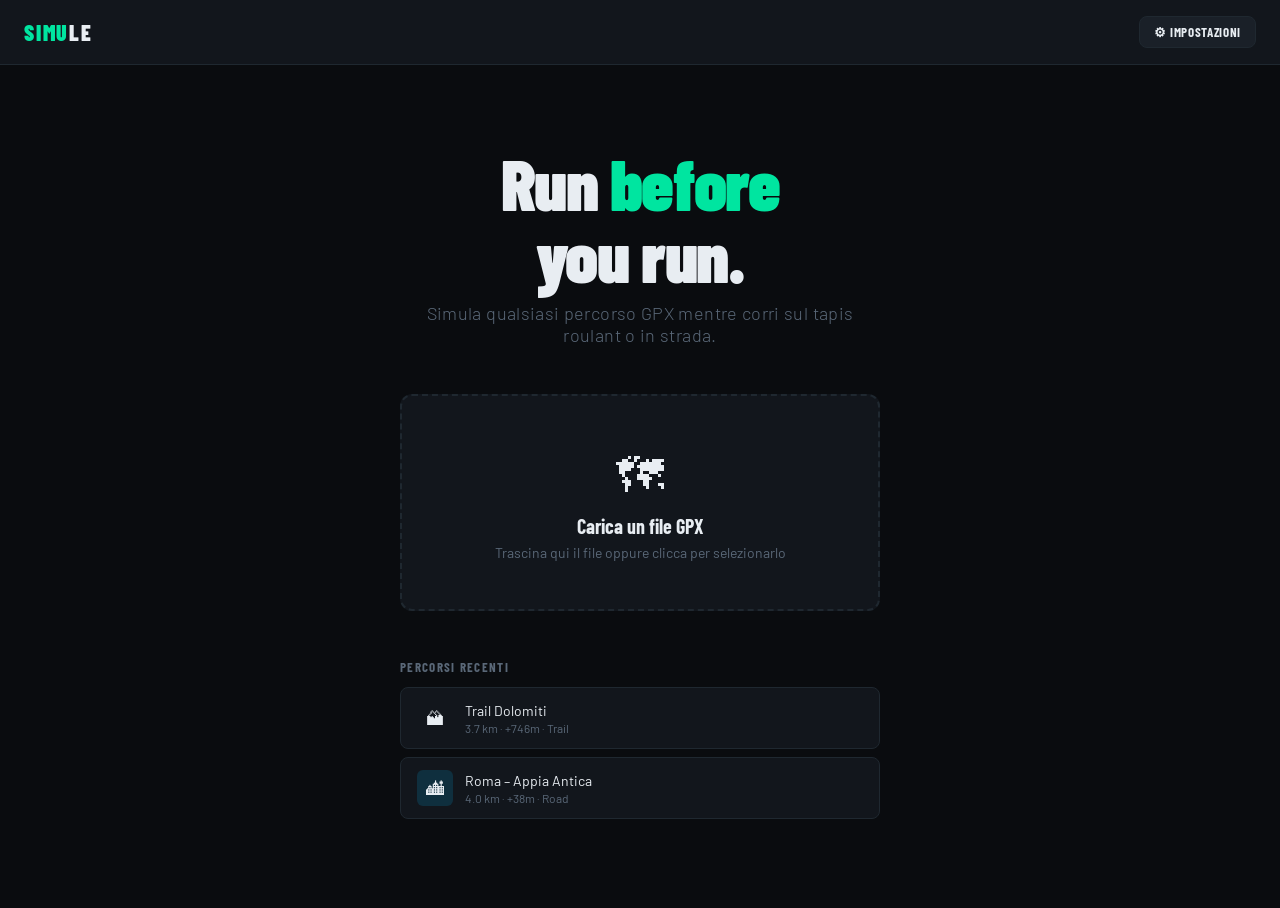
==== index.html @ eb082a4a "Implementa MVP completo di Simule — running simulator su percorsi GPX - index.html: home con upload " ====
<!DOCTYPE html>
<html lang="it">
<head>
  <meta charset="UTF-8">
  <meta name="viewport" content="width=device-width, initial-scale=1.0">
  <title>Simule — Run before you run.</title>
  <link rel="stylesheet" href="css/main.css">
</head>
<body>

<header class="page-header">
  <div class="logo">SIMU<span>LE</span></div>
  <nav style="display:flex;gap:12px;align-items:center">
    <a href="settings.html" class="btn btn-secondary" style="padding:7px 14px;font-size:13px">
      ⚙ Impostazioni
    </a>
  </nav>
</header>

<main class="index-main">

  <div class="index-hero">
    <h1>Run <em>before</em><br>you run.</h1>
    <p class="tagline">Simula qualsiasi percorso GPX mentre corri sul tapis roulant o in strada.</p>
  </div>

  <label class="drop-zone" id="drop-zone" for="file-input">
    <span class="drop-zone-icon">🗺</span>
    <h2>Carica un file GPX</h2>
    <p>Trascina qui il file oppure clicca per selezionarlo</p>
    <input type="file" id="file-input" accept=".gpx" aria-label="Carica file GPX">
  </label>

  <section class="recent-routes" id="recent-section" style="display:none">
    <h3>Percorsi recenti</h3>
    <div id="recent-list"></div>
  </section>

</main>

<div class="loading-overlay hidden" id="loading">
  <div class="spinner"></div>
  <p id="loading-msg">Analisi percorso in corso…</p>
</div>

<div class="toast" id="toast"></div>

<script type="module">
import { parseGPX, parseGPXString, computeRouteMeta } from './js/gpx-parser.js';
import { classifyRoute } from './js/route-classifier.js';
import store from './js/store.js';
import debug from './js/debug.js';

const dropZone = document.getElementById('drop-zone');
const fileInput = document.getElementById('file-input');
const loading = document.getElementById('loading');
const loadingMsg = document.getElementById('loading-msg');
const recentSection = document.getElementById('recent-section');
const recentList = document.getElementById('recent-list');

// ---- Percorsi recenti ----
function renderRecent() {
  const routes = store.recentRoutes;
  if (routes.length === 0) {
    recentSection.style.display = 'none';
    return;
  }
  recentSection.style.display = 'block';
  recentList.innerHTML = '';
  routes.forEach(r => {
    const item = document.createElement('div');
    item.className = 'route-item';
    const icon = r.mode === 'road' ? '🏙' : '🏔';
    item.innerHTML = `
      <div class="route-item-icon ${r.mode}">${icon}</div>
      <div class="route-item-info">
        <div class="route-item-name">${escHtml(r.name)}</div>
        <div class="route-item-meta">${r.distance_km.toFixed(1)} km · +${r.elevation_gain}m · ${r.mode === 'road' ? 'Road' : 'Trail'}</div>
      </div>
      <button class="route-item-remove" data-id="${r.id}" title="Rimuovi" aria-label="Rimuovi percorso">✕</button>
    `;
    item.addEventListener('click', (e) => {
      if (e.target.classList.contains('route-item-remove')) return;
      loadRoute(r);
    });
    item.querySelector('.route-item-remove').addEventListener('click', (e) => {
      e.stopPropagation();
      store.removeRecentRoute(r.id);
      renderRecent();
    });
    recentList.appendChild(item);
  });
}

function loadRoute(r) {
  store.set('route', null);
  store.set('routeMeta', {});
  sessionStorage.setItem('simule_active_route_id', r.id);
  window.location.href = 'preview.html';
}

// ---- Upload GPX ----
async function handleFile(file) {
  if (!file || !file.name.toLowerCase().endsWith('.gpx')) {
    showToast('Seleziona un file GPX valido', 'error');
    return;
  }

  loading.classList.remove('hidden');
  loadingMsg.textContent = 'Analisi percorso in corso…';

  try {
    const points = await parseGPX(file);
    loadingMsg.textContent = 'Classificazione road/trail…';
    const classification = await classifyRoute(points);
    const meta = computeRouteMeta(points, file.name);
    meta.mode = classification.mode;
    meta.segments = classification.segments;

    const id = crypto.randomUUID();
    const routeObj = {
      id,
      name: meta.name,
      mode: meta.mode,
      distance_km: meta.distance_km,
      elevation_gain: meta.elevation_gain,
      gpx_data: await file.text(),
      added_at: Date.now(),
      segments: classification.segments,
      max_elevation: meta.max_elevation,
      max_grade: meta.max_grade,
      avg_grade: meta.avg_grade,
      elevation_loss: meta.elevation_loss
    };

    store.set('route', points);
    store.set('routeMeta', meta);
    store.addRecentRoute(routeObj);
    sessionStorage.setItem('simule_active_route_id', id);

    window.location.href = 'preview.html';
  } catch (err) {
    loading.classList.add('hidden');
    showToast(err.message || 'Errore durante il caricamento del file', 'error');
    debug.error(err);
  }
}

// ---- Drag & Drop ----
dropZone.addEventListener('dragover', (e) => {
  e.preventDefault();
  dropZone.classList.add('drag-over');
});
dropZone.addEventListener('dragleave', () => dropZone.classList.remove('drag-over'));
dropZone.addEventListener('drop', (e) => {
  e.preventDefault();
  dropZone.classList.remove('drag-over');
  const file = e.dataTransfer.files[0];
  handleFile(file);
});

fileInput.addEventListener('change', (e) => {
  const file = e.target.files[0];
  if (file) handleFile(file);
  fileInput.value = '';
});

// ---- Toast ----
let toastTimer = null;
function showToast(msg, type = '') {
  const toast = document.getElementById('toast');
  toast.textContent = msg;
  toast.className = 'toast show' + (type ? ' ' + type : '');
  clearTimeout(toastTimer);
  toastTimer = setTimeout(() => { toast.classList.remove('show'); }, 3500);
}

function escHtml(s) {
  return s.replace(/&/g,'&amp;').replace(/</g,'&lt;').replace(/>/g,'&gt;').replace(/"/g,'&quot;');
}

// ---- Percorsi di esempio ----
async function loadSampleRoutes() {
  const sampleFiles = [
    { path: 'data/sample-routes/road-roma.gpx', name: 'Roma – Appia Antica', mode: 'road' },
    { path: 'data/sample-routes/trail-dolomiti.gpx', name: 'Trail Dolomiti', mode: 'offroad' }
  ];

  for (const s of sampleFiles) {
    const exists = store.recentRoutes.find(r => r.name === s.name);
    if (exists) continue;
    try {
      const resp = await fetch(s.path);
      if (!resp.ok) continue;
      const text = await resp.text();
      const points = await parseGPXString(text);
      const meta = computeRouteMeta(points, s.name + '.gpx');
      store.addRecentRoute({
        id: crypto.randomUUID(),
        name: s.name,
        mode: s.mode,
        distance_km: meta.distance_km,
        elevation_gain: meta.elevation_gain,
        gpx_data: text,
        added_at: Date.now() - 86400000,
        max_elevation: meta.max_elevation,
        max_grade: meta.max_grade,
        avg_grade: meta.avg_grade,
        elevation_loss: meta.elevation_loss,
        segments: []
      });
    } catch { /* sample non disponibile */ }
  }
  renderRecent();
}

// ---- Init ----
renderRecent();
loadSampleRoutes();
</script>
</body>
</html>
---- css/main.css ----
@import url('https://fonts.googleapis.com/css2?family=Barlow+Condensed:wght@300;700;900&family=Barlow:wght@300;400&display=swap');

:root {
  --bg: #0a0c0f;
  --surface: #12161c;
  --surface2: #1a2028;
  --border: #1f2830;
  --accent: #00e5a0;
  --accent2: #00b8ff;
  --warn: #ffb020;
  --danger: #ff4444;
  --down: #00b8ff;
  --text: #e8edf2;
  --muted: #5a6878;
  --radius: 8px;
  --radius-lg: 12px;
}

*, *::before, *::after {
  box-sizing: border-box;
  margin: 0;
  padding: 0;
}

html, body {
  height: 100%;
  background: var(--bg);
  color: var(--text);
  font-family: 'Barlow', sans-serif;
  font-weight: 400;
  -webkit-font-smoothing: antialiased;
}

a { color: var(--accent); text-decoration: none; }
a:hover { text-decoration: underline; }

button {
  cursor: pointer;
  border: none;
  background: none;
  color: inherit;
  font-family: inherit;
}

input, select {
  font-family: inherit;
  color: var(--text);
  background: var(--surface2);
  border: 1px solid var(--border);
  border-radius: var(--radius);
  padding: 8px 12px;
}

input:focus, select:focus {
  outline: 2px solid var(--accent);
  outline-offset: 2px;
}

/* ---- Utility ---- */
.sr-only {
  position: absolute;
  width: 1px; height: 1px;
  padding: 0; margin: -1px;
  overflow: hidden;
  clip: rect(0,0,0,0);
  white-space: nowrap;
  border: 0;
}

.badge {
  display: inline-flex;
  align-items: center;
  gap: 4px;
  padding: 3px 10px;
  border-radius: 100px;
  font-family: 'Barlow Condensed', sans-serif;
  font-weight: 700;
  font-size: 12px;
  letter-spacing: 0.05em;
  text-transform: uppercase;
}

.badge-road { background: rgba(0,184,255,0.15); color: var(--accent2); border: 1px solid rgba(0,184,255,0.3); }
.badge-trail { background: rgba(0,229,160,0.15); color: var(--accent); border: 1px solid rgba(0,229,160,0.3); }

/* ---- Layout ---- */
.page-header {
  display: flex;
  align-items: center;
  justify-content: space-between;
  padding: 16px 24px;
  border-bottom: 1px solid var(--border);
  background: var(--surface);
}

.logo {
  font-family: 'Barlow Condensed', sans-serif;
  font-weight: 900;
  font-size: 22px;
  letter-spacing: 0.08em;
  color: var(--accent);
  text-transform: uppercase;
}

.logo span { color: var(--text); }

/* ---- Buttons ---- */
.btn {
  display: inline-flex;
  align-items: center;
  justify-content: center;
  gap: 8px;
  padding: 10px 20px;
  border-radius: var(--radius);
  font-family: 'Barlow Condensed', sans-serif;
  font-weight: 700;
  font-size: 15px;
  letter-spacing: 0.05em;
  text-transform: uppercase;
  transition: opacity 0.15s, transform 0.1s;
  user-select: none;
}

.btn:active { transform: scale(0.97); }
.btn:disabled { opacity: 0.4; cursor: not-allowed; }

.btn-primary {
  background: var(--accent);
  color: var(--bg);
}
.btn-primary:hover { opacity: 0.9; }

.btn-secondary {
  background: var(--surface2);
  color: var(--text);
  border: 1px solid var(--border);
}
.btn-secondary:hover { border-color: var(--accent); color: var(--accent); }

.btn-danger {
  background: rgba(255,68,68,0.15);
  color: var(--danger);
  border: 1px solid rgba(255,68,68,0.3);
}
.btn-danger:hover { background: rgba(255,68,68,0.25); }

.btn-lg {
  padding: 14px 32px;
  font-size: 18px;
}

/* ---- Cards ---- */
.card {
  background: var(--surface);
  border: 1px solid var(--border);
  border-radius: var(--radius-lg);
  padding: 20px;
}

/* ---- Form ---- */
.form-group {
  display: flex;
  flex-direction: column;
  gap: 6px;
  margin-bottom: 16px;
}

.form-group label {
  font-size: 13px;
  font-weight: 400;
  color: var(--muted);
  text-transform: uppercase;
  letter-spacing: 0.05em;
}

.form-group input,
.form-group select {
  width: 100%;
  padding: 10px 14px;
  font-size: 15px;
}

.form-hint {
  font-size: 12px;
  color: var(--muted);
}

/* ---- INDEX PAGE ---- */
.index-main {
  min-height: calc(100vh - 57px);
  display: flex;
  flex-direction: column;
  align-items: center;
  justify-content: center;
  padding: 40px 24px;
  gap: 48px;
}

.index-hero {
  text-align: center;
  max-width: 480px;
}

.index-hero h1 {
  font-family: 'Barlow Condensed', sans-serif;
  font-weight: 900;
  font-size: clamp(40px, 8vw, 72px);
  letter-spacing: -0.02em;
  line-height: 1;
  color: var(--text);
}

.index-hero h1 em {
  font-style: normal;
  color: var(--accent);
}

.index-hero .tagline {
  margin-top: 12px;
  font-size: 18px;
  color: var(--muted);
  font-weight: 300;
  letter-spacing: 0.02em;
}

.drop-zone {
  width: 100%;
  max-width: 480px;
  border: 2px dashed var(--border);
  border-radius: var(--radius-lg);
  padding: 48px 24px;
  text-align: center;
  cursor: pointer;
  transition: border-color 0.2s, background 0.2s;
  background: var(--surface);
  position: relative;
}

.drop-zone:hover,
.drop-zone.drag-over {
  border-color: var(--accent);
  background: rgba(0,229,160,0.04);
}

.drop-zone-icon {
  font-size: 48px;
  margin-bottom: 12px;
  display: block;
}

.drop-zone h2 {
  font-family: 'Barlow Condensed', sans-serif;
  font-weight: 700;
  font-size: 20px;
  color: var(--text);
  margin-bottom: 6px;
}

.drop-zone p {
  font-size: 14px;
  color: var(--muted);
}

.drop-zone input[type="file"] {
  position: absolute;
  inset: 0;
  opacity: 0;
  cursor: pointer;
  width: 100%;
  height: 100%;
}

.recent-routes {
  width: 100%;
  max-width: 480px;
}

.recent-routes h3 {
  font-family: 'Barlow Condensed', sans-serif;
  font-weight: 700;
  font-size: 13px;
  letter-spacing: 0.1em;
  text-transform: uppercase;
  color: var(--muted);
  margin-bottom: 12px;
}

.route-item {
  display: flex;
  align-items: center;
  gap: 12px;
  padding: 12px 16px;
  background: var(--surface);
  border: 1px solid var(--border);
  border-radius: var(--radius);
  margin-bottom: 8px;
  cursor: pointer;
  transition: border-color 0.15s;
}

.route-item:hover { border-color: var(--accent2); }

.route-item-icon {
  width: 36px;
  height: 36px;
  border-radius: 6px;
  display: flex;
  align-items: center;
  justify-content: center;
  font-size: 18px;
  flex-shrink: 0;
}

.route-item-icon.road { background: rgba(0,184,255,0.15); }
.route-item-icon.trail { background: rgba(0,229,160,0.15); }

.route-item-info { flex: 1; min-width: 0; }

.route-item-name {
  font-weight: 400;
  font-size: 14px;
  white-space: nowrap;
  overflow: hidden;
  text-overflow: ellipsis;
}

.route-item-meta {
  font-size: 12px;
  color: var(--muted);
  margin-top: 2px;
}

.route-item-remove {
  color: var(--muted);
  font-size: 18px;
  padding: 4px 8px;
  border-radius: 4px;
  opacity: 0;
  transition: opacity 0.15s;
}

.route-item:hover .route-item-remove { opacity: 1; }
.route-item-remove:hover { color: var(--danger); }

/* Loading overlay */
.loading-overlay {
  position: fixed;
  inset: 0;
  background: rgba(10,12,15,0.85);
  display: flex;
  flex-direction: column;
  align-items: center;
  justify-content: center;
  gap: 16px;
  z-index: 1000;
  backdrop-filter: blur(4px);
}

.loading-overlay.hidden { display: none; }

.spinner {
  width: 40px;
  height: 40px;
  border: 3px solid var(--border);
  border-top-color: var(--accent);
  border-radius: 50%;
  animation: spin 0.8s linear infinite;
}

@keyframes spin { to { transform: rotate(360deg); } }

.loading-overlay p {
  color: var(--muted);
  font-size: 14px;
}

/* ---- PREVIEW PAGE ---- */
.preview-layout {
  display: grid;
  grid-template-columns: 1fr 360px;
  height: calc(100vh - 57px);
}

.preview-map-container {
  position: relative;
  background: var(--surface);
}

#preview-map {
  width: 100%;
  height: 100%;
}

.preview-sidebar {
  background: var(--surface);
  border-left: 1px solid var(--border);
  display: flex;
  flex-direction: column;
  overflow-y: auto;
  padding: 20px;
  gap: 20px;
}

.stats-grid {
  display: grid;
  grid-template-columns: 1fr 1fr;
  gap: 10px;
}

.stat-item {
  background: var(--surface2);
  border: 1px solid var(--border);
  border-radius: var(--radius);
  padding: 12px;
}

.stat-label {
  font-size: 11px;
  color: var(--muted);
  text-transform: uppercase;
  letter-spacing: 0.06em;
  margin-bottom: 4px;
}

.stat-value {
  font-family: 'Barlow Condensed', sans-serif;
  font-weight: 700;
  font-size: 22px;
  color: var(--text);
}

.stat-unit {
  font-size: 12px;
  font-weight: 300;
  color: var(--muted);
  margin-left: 2px;
}

/* Elevation profile */
.elevation-profile {
  background: var(--surface2);
  border: 1px solid var(--border);
  border-radius: var(--radius);
  padding: 12px;
  overflow: hidden;
}

.elevation-profile h4 {
  font-size: 11px;
  color: var(--muted);
  text-transform: uppercase;
  letter-spacing: 0.06em;
  margin-bottom: 8px;
}

#elevation-svg {
  width: 100%;
  height: 80px;
  display: block;
}

/* Coverage banner */
.coverage-banner {
  padding: 12px 16px;
  border-radius: var(--radius);
  font-size: 13px;
  display: flex;
  align-items: center;
  gap: 10px;
}

.coverage-good { background: rgba(0,229,160,0.1); border: 1px solid rgba(0,229,160,0.2); color: var(--accent); }
.coverage-partial { background: rgba(255,176,32,0.1); border: 1px solid rgba(255,176,32,0.2); color: var(--warn); }
.coverage-low { background: rgba(255,68,68,0.1); border: 1px solid rgba(255,68,68,0.2); color: var(--danger); }

/* Sensor selector */
.sensor-section h4 {
  font-size: 11px;
  color: var(--muted);
  text-transform: uppercase;
  letter-spacing: 0.06em;
  margin-bottom: 12px;
}

.sensor-option {
  display: flex;
  align-items: flex-start;
  gap: 12px;
  padding: 12px;
  border: 1px solid var(--border);
  border-radius: var(--radius);
  margin-bottom: 8px;
  cursor: pointer;
  transition: border-color 0.15s, background 0.15s;
  background: var(--surface2);
}

.sensor-option:hover:not(.disabled) { border-color: var(--accent2); }

.sensor-option.selected {
  border-color: var(--accent);
  background: rgba(0,229,160,0.06);
}

.sensor-option.disabled {
  opacity: 0.4;
  cursor: not-allowed;
}

.sensor-radio {
  width: 18px;
  height: 18px;
  border: 2px solid var(--muted);
  border-radius: 50%;
  flex-shrink: 0;
  margin-top: 2px;
  display: flex;
  align-items: center;
  justify-content: center;
}

.sensor-option.selected .sensor-radio {
  border-color: var(--accent);
}

.sensor-option.selected .sensor-radio::after {
  content: '';
  width: 8px;
  height: 8px;
  background: var(--accent);
  border-radius: 50%;
}

.sensor-info { flex: 1; }

.sensor-name {
  font-weight: 400;
  font-size: 14px;
  color: var(--text);
}

.sensor-desc {
  font-size: 12px;
  color: var(--muted);
  margin-top: 2px;
  line-height: 1.4;
}

.sensor-unavailable {
  font-size: 11px;
  color: var(--danger);
  margin-top: 2px;
}

/* Preview topbar */
.preview-topbar {
  display: flex;
  align-items: center;
  gap: 12px;
  padding: 14px 20px;
  border-bottom: 1px solid var(--border);
  background: var(--surface);
}

.preview-topbar .route-name {
  flex: 1;
  font-family: 'Barlow Condensed', sans-serif;
  font-weight: 700;
  font-size: 20px;
  white-space: nowrap;
  overflow: hidden;
  text-overflow: ellipsis;
}

/* ---- SIMULATE PAGE ---- */
.simulate-layout {
  position: relative;
  width: 100vw;
  height: 100vh;
  overflow: hidden;
  background: var(--bg);
}

#view-container {
  position: absolute;
  inset: 0;
  z-index: 0;
}

#street-view-img {
  width: 100%;
  height: 100%;
  object-fit: cover;
}

.no-image-overlay {
  position: absolute;
  inset: 0;
  background: var(--surface);
  display: flex;
  flex-direction: column;
  align-items: center;
  justify-content: center;
  gap: 12px;
  color: var(--muted);
  font-size: 14px;
}

.no-image-overlay.hidden { display: none; }

#fallback-map {
  width: 100%;
  height: 100%;
}

/* HUD overlay */
.hud {
  position: absolute;
  inset: 0;
  z-index: 10;
  pointer-events: none;
}

/* Top bar */
.hud-topbar {
  position: absolute;
  top: 0;
  left: 0;
  right: 0;
  display: flex;
  align-items: center;
  justify-content: space-between;
  padding: 12px 16px;
  background: linear-gradient(to bottom, rgba(10,12,15,0.7) 0%, transparent 100%);
}

.hud-logo {
  font-family: 'Barlow Condensed', sans-serif;
  font-weight: 900;
  font-size: 18px;
  letter-spacing: 0.1em;
  color: var(--accent);
  text-transform: uppercase;
}

.hud-route-info {
  text-align: right;
}

.hud-route-name {
  font-family: 'Barlow Condensed', sans-serif;
  font-weight: 700;
  font-size: 14px;
  color: var(--text);
}

.hud-route-mode {
  font-size: 11px;
  color: var(--muted);
  text-transform: uppercase;
  letter-spacing: 0.06em;
}

/* Grade display */
.hud-grade {
  position: absolute;
  top: 50%;
  left: 16px;
  transform: translateY(-50%);
  text-align: left;
}

.grade-value {
  font-family: 'Barlow Condensed', sans-serif;
  font-weight: 900;
  font-size: 72px;
  line-height: 1;
  transition: color 0.5s ease;
  text-shadow: 0 2px 12px rgba(0,0,0,0.5);
}

.grade-label {
  font-family: 'Barlow Condensed', sans-serif;
  font-weight: 300;
  font-size: 14px;
  color: var(--muted);
  text-transform: uppercase;
  letter-spacing: 0.06em;
  margin-top: 2px;
}

/* Lookahead alert */
.hud-lookahead {
  position: absolute;
  top: 16%;
  left: 16px;
  background: rgba(255,176,32,0.15);
  border: 1px solid rgba(255,176,32,0.4);
  border-radius: 100px;
  padding: 6px 14px;
  font-family: 'Barlow Condensed', sans-serif;
  font-weight: 700;
  font-size: 14px;
  color: var(--warn);
  letter-spacing: 0.02em;
  opacity: 0;
  transition: opacity 0.4s;
}

.hud-lookahead.visible {
  opacity: 1;
  animation: pulse-warn 2s ease infinite;
}

@keyframes pulse-warn {
  0%, 100% { box-shadow: 0 0 0 0 rgba(255,176,32,0); }
  50% { box-shadow: 0 0 0 6px rgba(255,176,32,0.2); }
}

/* Stats row */
.hud-stats {
  position: absolute;
  top: 60px;
  right: 16px;
  display: flex;
  flex-direction: column;
  gap: 8px;
  background: rgba(10,12,15,0.65);
  border: 1px solid var(--border);
  border-radius: var(--radius-lg);
  padding: 14px 16px;
  backdrop-filter: blur(8px);
  min-width: 140px;
}

.hud-stat {
  display: flex;
  flex-direction: column;
}

.hud-stat-label {
  font-size: 10px;
  color: var(--muted);
  text-transform: uppercase;
  letter-spacing: 0.07em;
}

.hud-stat-value {
  font-family: 'Barlow Condensed', sans-serif;
  font-weight: 700;
  font-size: 20px;
  color: var(--text);
  line-height: 1.1;
}

.hud-stat-value .unit {
  font-size: 12px;
  font-weight: 300;
  color: var(--muted);
}

/* Elevation strip */
.hud-elevation {
  position: absolute;
  bottom: 70px;
  left: 0;
  right: 0;
  padding: 0 16px;
}

.elevation-strip-bg {
  background: rgba(10,12,15,0.7);
  border: 1px solid var(--border);
  border-radius: var(--radius);
  padding: 8px 12px;
  backdrop-filter: blur(8px);
}

#elevation-strip-svg {
  width: 100%;
  height: 60px;
  display: block;
}

/* Controls bar */
.hud-controls {
  position: absolute;
  bottom: 0;
  left: 0;
  right: 0;
  display: flex;
  align-items: center;
  justify-content: center;
  gap: 8px;
  padding: 12px 16px;
  background: linear-gradient(to top, rgba(10,12,15,0.9) 0%, transparent 100%);
  pointer-events: all;
}

.ctrl-btn {
  display: flex;
  align-items: center;
  justify-content: center;
  width: 48px;
  height: 48px;
  border-radius: 50%;
  background: rgba(18,22,28,0.8);
  border: 1px solid var(--border);
  font-size: 20px;
  color: var(--text);
  transition: background 0.15s, border-color 0.15s;
  backdrop-filter: blur(8px);
}

.ctrl-btn:hover { background: var(--surface2); border-color: var(--accent2); }
.ctrl-btn:active { transform: scale(0.93); }

.ctrl-btn.play-pause {
  width: 56px;
  height: 56px;
  background: var(--accent);
  color: var(--bg);
  border-color: transparent;
  font-size: 22px;
}

.ctrl-btn.play-pause:hover { background: #00c888; }

.ctrl-btn.exit {
  background: rgba(255,68,68,0.15);
  border-color: rgba(255,68,68,0.3);
  color: var(--danger);
}

.multiplier-btn {
  display: flex;
  align-items: center;
  justify-content: center;
  height: 40px;
  min-width: 48px;
  padding: 0 12px;
  border-radius: 100px;
  background: rgba(18,22,28,0.8);
  border: 1px solid var(--border);
  font-family: 'Barlow Condensed', sans-serif;
  font-weight: 700;
  font-size: 14px;
  color: var(--muted);
  transition: all 0.15s;
  backdrop-filter: blur(8px);
}

.multiplier-btn.active {
  color: var(--accent);
  border-color: var(--accent);
  background: rgba(0,229,160,0.12);
}

/* Pace controls (manual mode) */
.pace-controls {
  display: none;
  align-items: center;
  gap: 12px;
  pointer-events: all;
}

.pace-controls.visible { display: flex; }

.pace-adj-btn {
  display: flex;
  flex-direction: column;
  align-items: center;
  justify-content: center;
  width: 88px;
  height: 88px;
  border-radius: var(--radius-lg);
  background: rgba(18,22,28,0.85);
  border: 1px solid var(--border);
  font-family: 'Barlow Condensed', sans-serif;
  font-weight: 700;
  font-size: 16px;
  color: var(--text);
  transition: background 0.1s, transform 0.05s;
  backdrop-filter: blur(8px);
  line-height: 1.2;
  touch-action: none;
  pointer-events: all;
}

.pace-adj-btn:active { background: var(--surface2); transform: scale(0.95); }
.pace-adj-btn .pace-delta { font-size: 11px; color: var(--muted); }

.pace-display {
  font-family: 'Barlow Condensed', sans-serif;
  font-weight: 700;
  font-size: 36px;
  color: var(--text);
  min-width: 100px;
  text-align: center;
  text-shadow: 0 2px 8px rgba(0,0,0,0.5);
}

.pace-display .pace-unit {
  font-size: 14px;
  font-weight: 300;
  color: var(--muted);
  display: block;
}

/* ---- SETTINGS PAGE ---- */
.settings-layout {
  max-width: 600px;
  margin: 0 auto;
  padding: 32px 24px;
}

.settings-section {
  margin-bottom: 32px;
}

.settings-section h2 {
  font-family: 'Barlow Condensed', sans-serif;
  font-weight: 700;
  font-size: 18px;
  letter-spacing: 0.05em;
  color: var(--text);
  margin-bottom: 16px;
  padding-bottom: 10px;
  border-bottom: 1px solid var(--border);
}

.range-row {
  display: flex;
  align-items: center;
  gap: 12px;
}

.range-row input[type="range"] {
  flex: 1;
  padding: 0;
  background: none;
  border: none;
  accent-color: var(--accent);
  cursor: pointer;
}

.range-value {
  font-family: 'Barlow Condensed', sans-serif;
  font-weight: 700;
  font-size: 18px;
  min-width: 48px;
  text-align: right;
  color: var(--text);
}

.source-badge {
  display: inline-block;
  padding: 2px 8px;
  border-radius: 100px;
  font-size: 11px;
  font-weight: 700;
  text-transform: uppercase;
  letter-spacing: 0.05em;
}

.source-auto { background: rgba(0,184,255,0.15); color: var(--accent2); }
.source-manual-label { background: rgba(0,229,160,0.15); color: var(--accent); }

.api-key-row {
  display: flex;
  gap: 8px;
  align-items: flex-end;
}

.api-key-row .form-group { flex: 1; margin-bottom: 0; }

.radio-group {
  display: flex;
  gap: 8px;
}

.radio-option {
  flex: 1;
  display: flex;
  align-items: center;
  justify-content: center;
  padding: 10px;
  border: 1px solid var(--border);
  border-radius: var(--radius);
  cursor: pointer;
  font-size: 14px;
  background: var(--surface2);
  transition: all 0.15s;
}

.radio-option.selected {
  border-color: var(--accent);
  background: rgba(0,229,160,0.1);
  color: var(--accent);
}

.radio-option input { display: none; }

/* Notifications / toasts */
.toast {
  position: fixed;
  bottom: 24px;
  left: 50%;
  transform: translateX(-50%) translateY(20px);
  background: var(--surface2);
  border: 1px solid var(--border);
  border-radius: 100px;
  padding: 10px 20px;
  font-size: 14px;
  color: var(--text);
  z-index: 9999;
  opacity: 0;
  transition: opacity 0.25s, transform 0.25s;
  white-space: nowrap;
}

.toast.show {
  opacity: 1;
  transform: translateX(-50%) translateY(0);
}

.toast.success { border-color: var(--accent); color: var(--accent); }
.toast.error { border-color: var(--danger); color: var(--danger); }

/* ---- Responsive ---- */
@media (max-width: 900px) {
  .preview-layout {
    grid-template-columns: 1fr;
    grid-template-rows: 280px 1fr;
  }

  .preview-map-container { height: 280px; }
}

@media (max-width: 480px) {
  .index-main { padding: 24px 16px; }
  .grade-value { font-size: 52px; }
  .hud-stats { top: auto; bottom: 140px; right: 12px; }
}
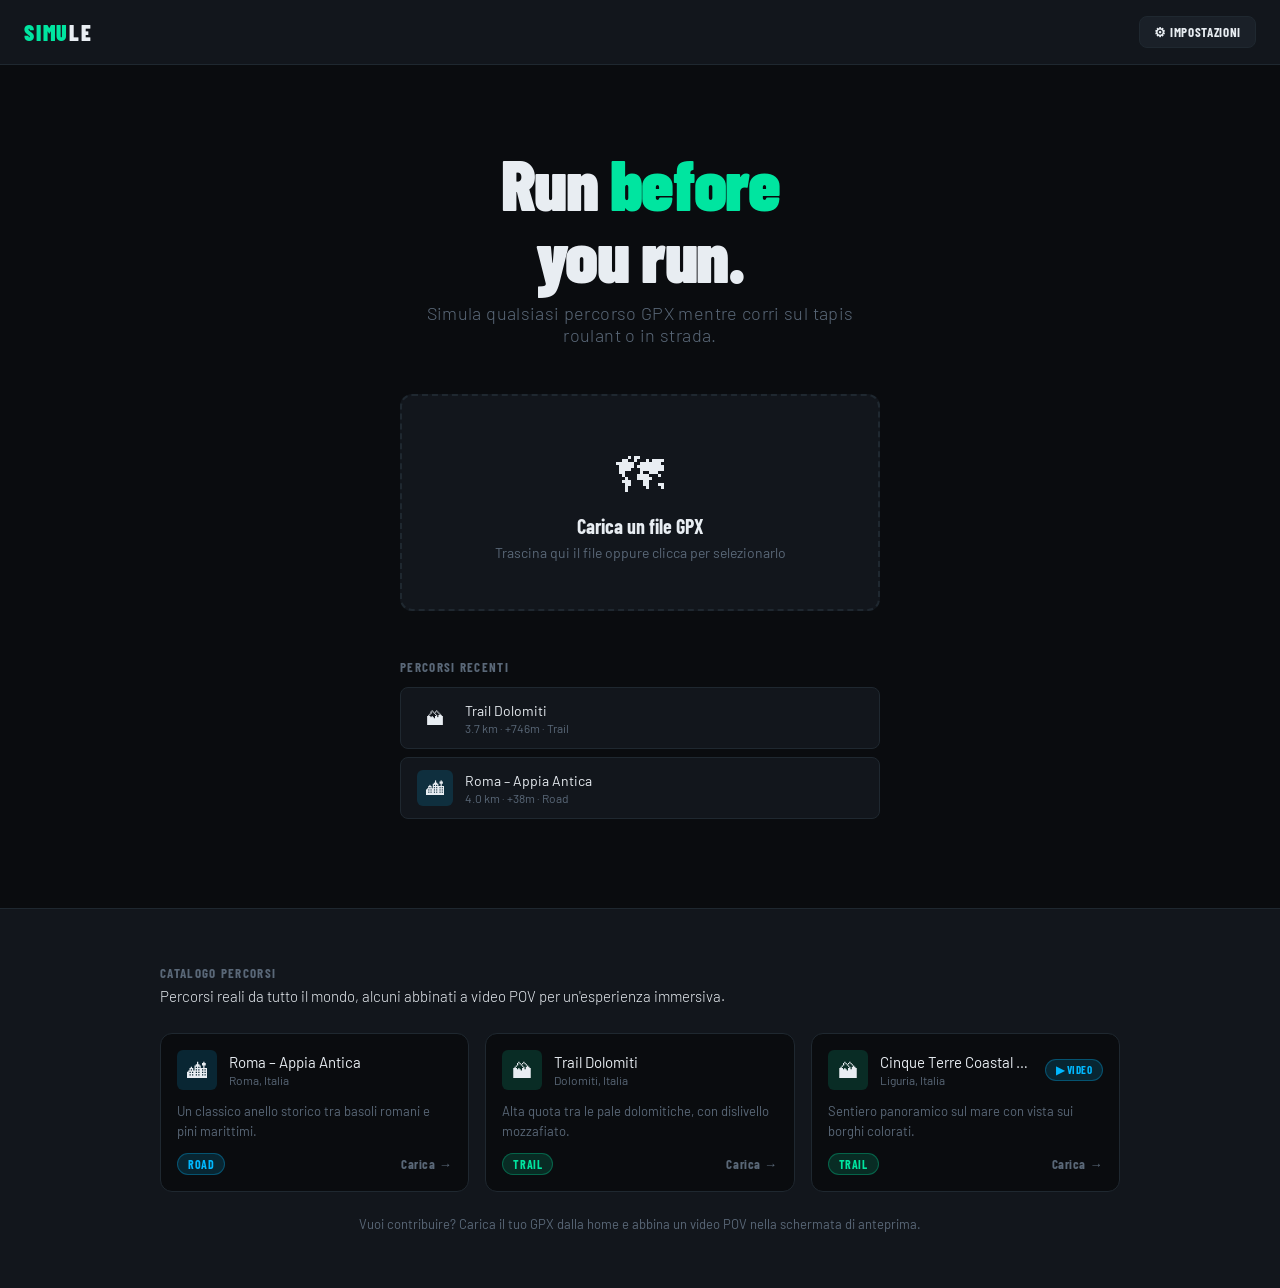
==== commit 1c20e1aa: "Road+Trail 3D, video POV, elevation fix, catalog - simulate.html: MapLibre always active as backgrou" ====
--- a/index.html
+++ b/index.html
@@ -37,6 +37,18 @@
   </section>
 
 </main>
+
+<!-- Catalogo percorsi -->
+<section class="catalog-section">
+  <div class="catalog-inner">
+    <h3 class="catalog-title">Catalogo percorsi</h3>
+    <p class="catalog-sub">Percorsi reali da tutto il mondo, alcuni abbinati a video POV per un'esperienza immersiva.</p>
+    <div class="catalog-grid" id="catalog-grid"></div>
+    <p class="catalog-contribute">
+      Vuoi contribuire? Carica il tuo GPX dalla home e abbina un video POV nella schermata di anteprima.
+    </p>
+  </div>
+</section>
 
 <div class="loading-overlay hidden" id="loading">
   <div class="spinner"></div>
@@ -179,6 +191,98 @@
   return s.replace(/&/g,'&amp;').replace(/</g,'&lt;').replace(/>/g,'&gt;').replace(/"/g,'&quot;');
 }
 
+// ---- Catalogo ----
+const CATALOG = [
+  {
+    name: 'Roma – Appia Antica',
+    path: 'data/sample-routes/road-roma.gpx',
+    mode: 'road',
+    region: 'Roma, Italia',
+    description: 'Un classico anello storico tra basoli romani e pini marittimi.',
+    video: null
+  },
+  {
+    name: 'Trail Dolomiti',
+    path: 'data/sample-routes/trail-dolomiti.gpx',
+    mode: 'offroad',
+    region: 'Dolomiti, Italia',
+    description: 'Alta quota tra le pale dolomitiche, con dislivello mozzafiato.',
+    video: null
+  },
+  {
+    name: 'Cinque Terre Coastal Trail',
+    path: 'data/sample-routes/misto-cinque-terre.gpx',
+    mode: 'offroad',
+    region: 'Liguria, Italia',
+    description: 'Sentiero panoramico sul mare con vista sui borghi colorati.',
+    video: { type: 'youtube', id: 'dQw4w9WgXcQ', avgSpeedMs: 2.5, durationSeconds: 3600 }
+  }
+];
+
+async function renderCatalog() {
+  const grid = document.getElementById('catalog-grid');
+  if (!grid) return;
+  grid.innerHTML = '';
+  for (const entry of CATALOG) {
+    const card = document.createElement('div');
+    card.className = 'catalog-card';
+    const icon = entry.mode === 'road' ? '🏙' : '🏔';
+    const modeCls = entry.mode === 'road' ? 'road' : 'trail';
+    const modeLabel = entry.mode === 'road' ? 'Road' : 'Trail';
+    const videoBadge = entry.video
+      ? '<span class="catalog-video-badge">▶ Video</span>'
+      : '';
+    card.innerHTML = `
+      <div class="catalog-card-header">
+        <div class="route-item-icon ${modeCls}" style="width:40px;height:40px;font-size:20px">${icon}</div>
+        <div style="flex:1;min-width:0">
+          <div class="catalog-card-name">${escHtml(entry.name)}</div>
+          <div class="catalog-card-region">${escHtml(entry.region)}</div>
+        </div>
+        ${videoBadge}
+      </div>
+      <div class="catalog-card-desc">${escHtml(entry.description)}</div>
+      <div class="catalog-card-footer">
+        <span class="badge badge-${modeCls === 'road' ? 'road' : 'trail'}">${modeLabel}</span>
+        <span class="catalog-card-action">Carica →</span>
+      </div>
+    `;
+    card.addEventListener('click', () => loadCatalogEntry(entry));
+    grid.appendChild(card);
+  }
+}
+
+async function loadCatalogEntry(entry) {
+  loading.classList.remove('hidden');
+  loadingMsg.textContent = 'Caricamento percorso catalogo…';
+  try {
+    const resp = await fetch(entry.path);
+    if (!resp.ok) throw new Error('File non trovato');
+    const text = await resp.text();
+    const points = await parseGPXString(text);
+    const meta = computeRouteMeta(points, entry.name + '.gpx');
+    meta.mode = entry.mode;
+    meta.video = entry.video || null;
+    const id = crypto.randomUUID();
+    const routeObj = {
+      id, name: entry.name, mode: entry.mode,
+      distance_km: meta.distance_km, elevation_gain: meta.elevation_gain,
+      gpx_data: text, added_at: Date.now(), segments: [],
+      max_elevation: meta.max_elevation, max_grade: meta.max_grade,
+      avg_grade: meta.avg_grade, elevation_loss: meta.elevation_loss,
+      video: entry.video || null
+    };
+    store.set('route', points);
+    store.set('routeMeta', meta);
+    store.addRecentRoute(routeObj);
+    sessionStorage.setItem('simule_active_route_id', id);
+    window.location.href = 'preview.html';
+  } catch (err) {
+    loading.classList.add('hidden');
+    showToast('Errore caricamento: ' + err.message, 'error');
+  }
+}
+
 // ---- Percorsi di esempio ----
 async function loadSampleRoutes() {
   const sampleFiles = [
@@ -216,6 +320,7 @@
 
 // ---- Init ----
 renderRecent();
+renderCatalog();
 loadSampleRoutes();
 </script>
 </body>
--- a/css/main.css
+++ b/css/main.css
@@ -1027,6 +1027,139 @@
 .toast.success { border-color: var(--accent); color: var(--accent); }
 .toast.error { border-color: var(--danger); color: var(--danger); }
 
+/* ---- CATALOG SECTION ---- */
+.catalog-section {
+  background: var(--surface);
+  border-top: 1px solid var(--border);
+  padding: 56px 24px;
+}
+
+.catalog-inner {
+  max-width: 960px;
+  margin: 0 auto;
+}
+
+.catalog-title {
+  font-family: 'Barlow Condensed', sans-serif;
+  font-weight: 700;
+  font-size: 13px;
+  letter-spacing: 0.1em;
+  text-transform: uppercase;
+  color: var(--muted);
+  margin-bottom: 6px;
+}
+
+.catalog-sub {
+  font-size: 15px;
+  color: var(--text);
+  font-weight: 300;
+  margin-bottom: 28px;
+}
+
+.catalog-grid {
+  display: grid;
+  grid-template-columns: repeat(auto-fill, minmax(280px, 1fr));
+  gap: 16px;
+}
+
+.catalog-card {
+  background: var(--bg);
+  border: 1px solid var(--border);
+  border-radius: var(--radius-lg);
+  padding: 16px;
+  cursor: pointer;
+  transition: border-color 0.15s, transform 0.1s;
+  display: flex;
+  flex-direction: column;
+  gap: 12px;
+}
+
+.catalog-card:hover {
+  border-color: var(--accent2);
+  transform: translateY(-2px);
+}
+
+.catalog-card-header {
+  display: flex;
+  align-items: center;
+  gap: 12px;
+}
+
+.catalog-card-name {
+  font-weight: 400;
+  font-size: 15px;
+  white-space: nowrap;
+  overflow: hidden;
+  text-overflow: ellipsis;
+}
+
+.catalog-card-region {
+  font-size: 12px;
+  color: var(--muted);
+  margin-top: 2px;
+}
+
+.catalog-video-badge {
+  flex-shrink: 0;
+  background: rgba(0,184,255,0.15);
+  color: var(--accent2);
+  border: 1px solid rgba(0,184,255,0.3);
+  border-radius: 100px;
+  padding: 3px 10px;
+  font-family: 'Barlow Condensed', sans-serif;
+  font-weight: 700;
+  font-size: 11px;
+  letter-spacing: 0.04em;
+  text-transform: uppercase;
+}
+
+.catalog-card-desc {
+  font-size: 13px;
+  color: var(--muted);
+  line-height: 1.5;
+  flex: 1;
+}
+
+.catalog-card-footer {
+  display: flex;
+  align-items: center;
+  justify-content: space-between;
+}
+
+.catalog-card-action {
+  font-family: 'Barlow Condensed', sans-serif;
+  font-weight: 700;
+  font-size: 13px;
+  color: var(--muted);
+  letter-spacing: 0.04em;
+  transition: color 0.15s;
+}
+
+.catalog-card:hover .catalog-card-action { color: var(--accent2); }
+
+.catalog-contribute {
+  margin-top: 24px;
+  font-size: 13px;
+  color: var(--muted);
+  text-align: center;
+}
+
+/* ---- VIDEO SECTION (preview sidebar) ---- */
+.video-section {
+  background: var(--surface2);
+  border: 1px solid var(--border);
+  border-radius: var(--radius);
+  padding: 14px;
+}
+
+.video-section h4 {
+  font-size: 11px;
+  color: var(--muted);
+  text-transform: uppercase;
+  letter-spacing: 0.06em;
+  margin-bottom: 12px;
+}
+
 /* ---- Responsive ---- */
 @media (max-width: 900px) {
   .preview-layout {
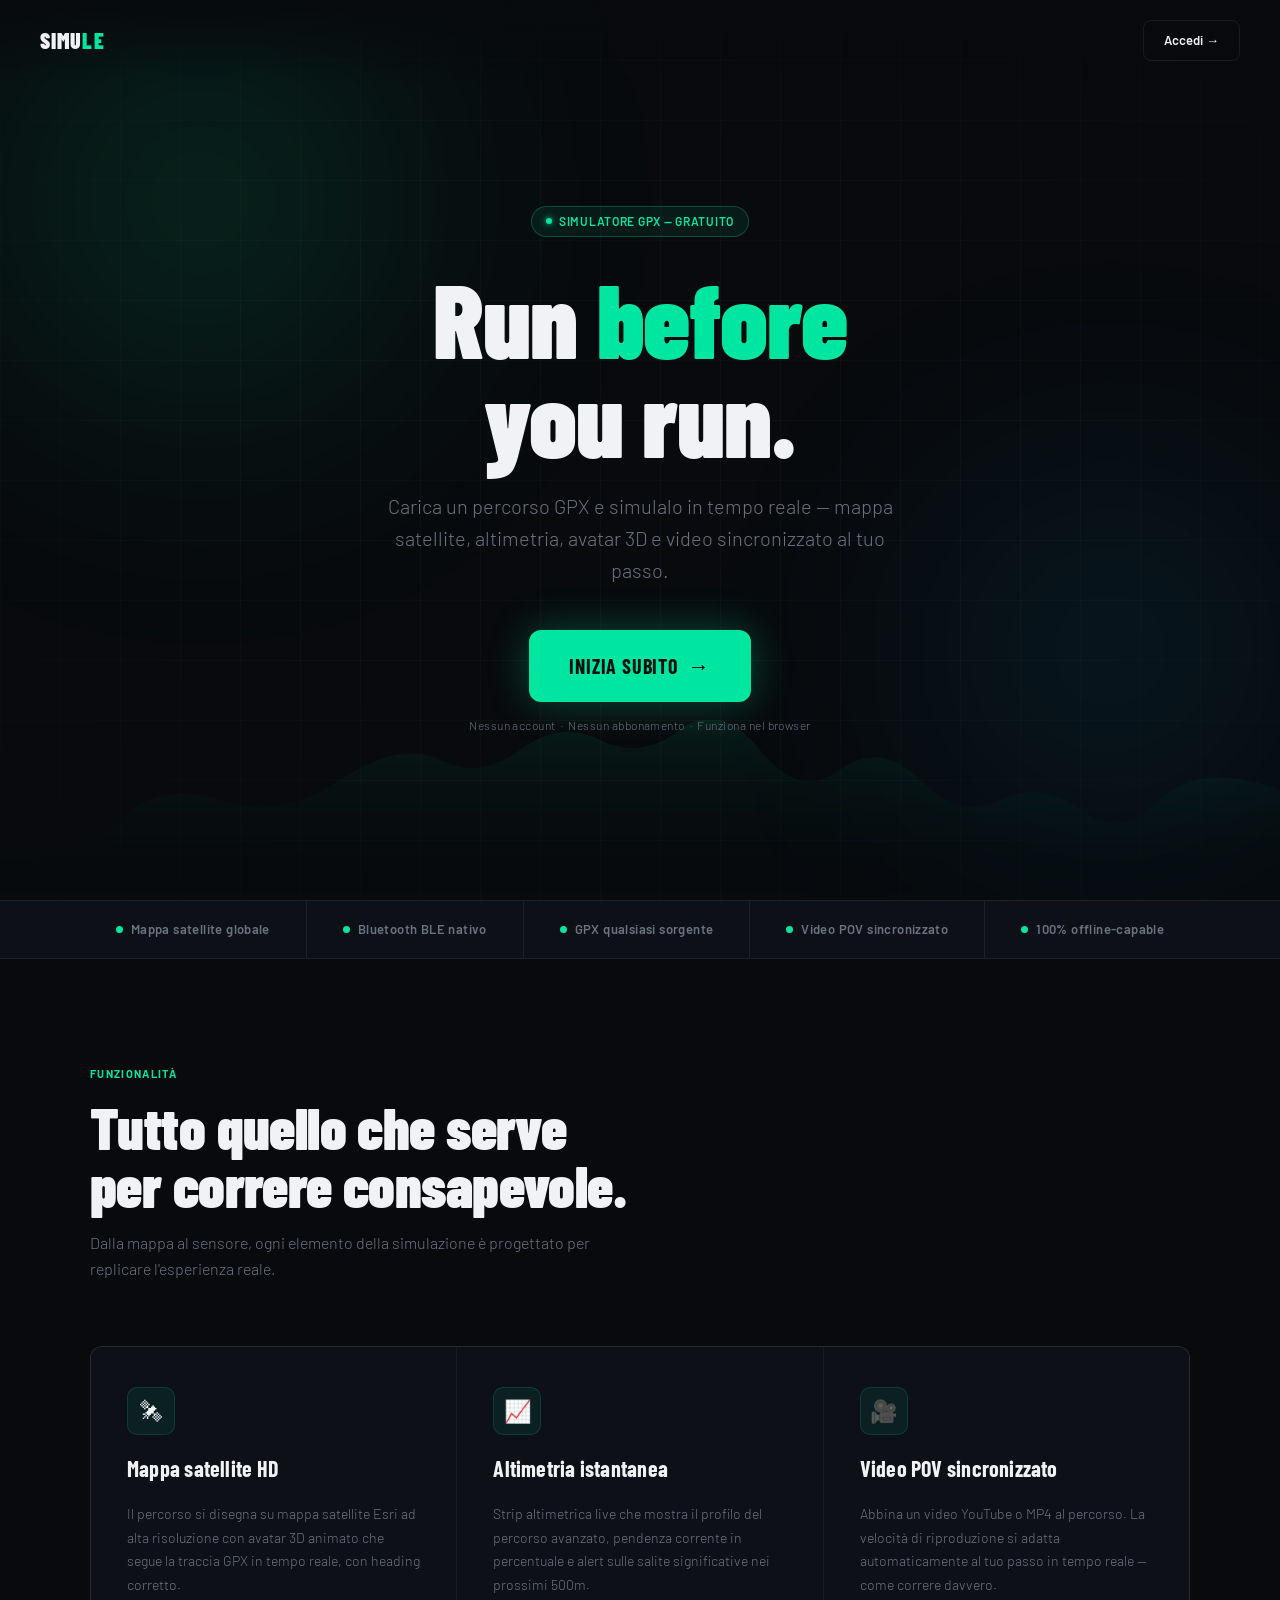
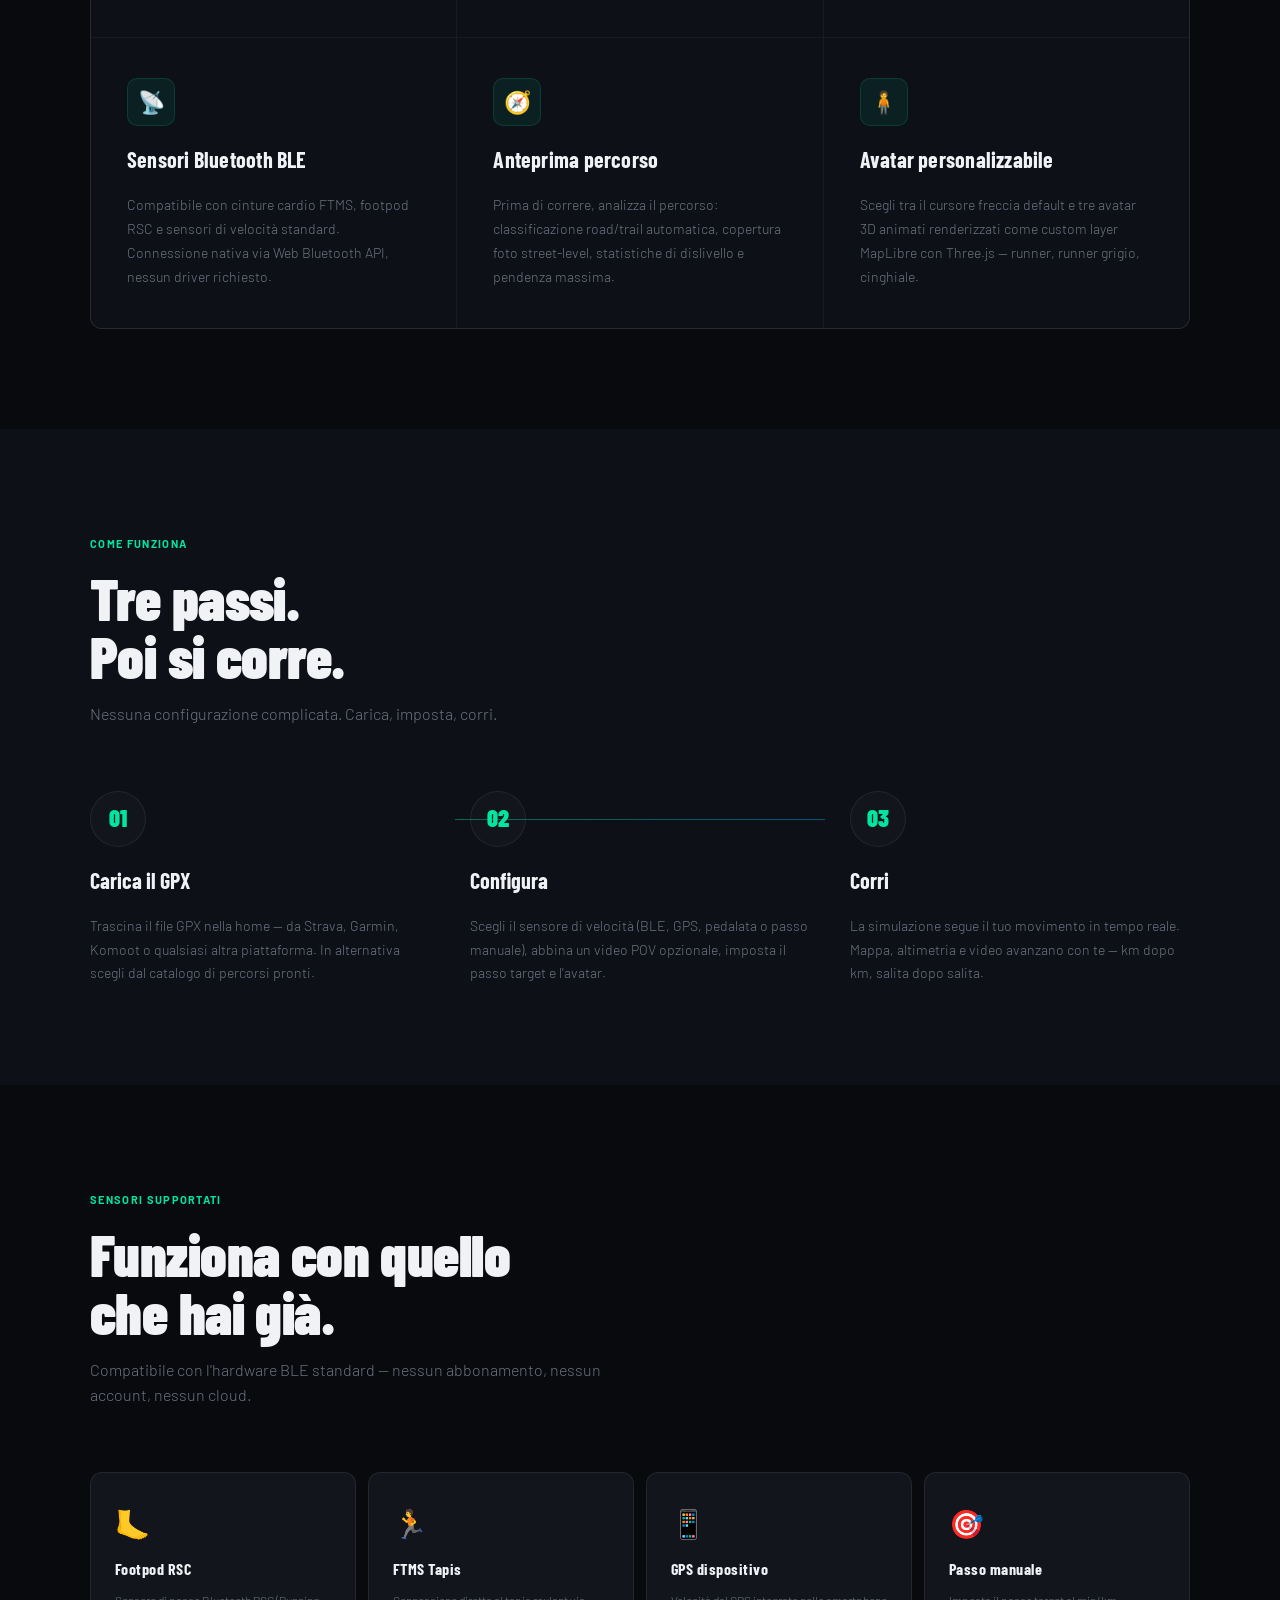
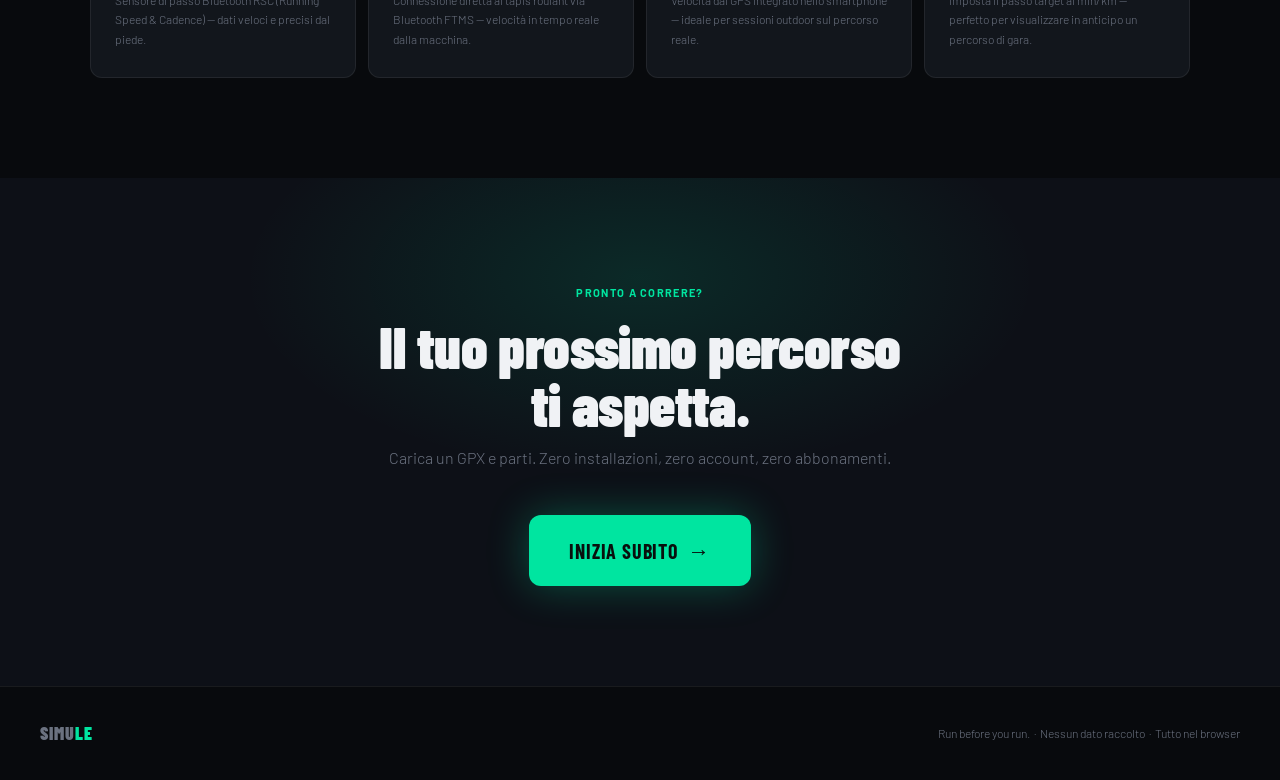
==== commit e48c7abc: "Make landing.html the site root (index.html → app.html) - Rename index.html → app.html (app entry po" ====
--- a/index.html
+++ b/index.html
@@ -4,324 +4,709 @@
   <meta charset="UTF-8">
   <meta name="viewport" content="width=device-width, initial-scale=1.0">
   <title>Simule — Run before you run.</title>
-  <link rel="stylesheet" href="css/main.css">
+  <meta name="description" content="Simula qualsiasi percorso GPX prima di correrlo. Mappa satellite in tempo reale, altimetria istantanea, video sincronizzato al passo. Gratis, senza account.">
+  <link rel="preconnect" href="https://fonts.googleapis.com">
+  <link rel="stylesheet" href="https://fonts.googleapis.com/css2?family=Barlow+Condensed:wght@300;700;900&family=Barlow:wght@300;400;600&display=swap">
+
+  <style>
+    *, *::before, *::after { box-sizing: border-box; margin: 0; padding: 0; }
+
+    :root {
+      --bg:      #080a0d;
+      --bg2:     #0d1017;
+      --surface: #12161c;
+      --border:  rgba(255,255,255,0.07);
+      --fg:      #f0f2f5;
+      --muted:   #6b7280;
+      --accent:  #00e5a0;
+      --accent2: #00b8ff;
+      --danger:  #ff4444;
+      --radius:  12px;
+    }
+
+    html { scroll-behavior: smooth; }
+
+    body {
+      background: var(--bg);
+      color: var(--fg);
+      font-family: 'Barlow', sans-serif;
+      font-weight: 300;
+      line-height: 1.6;
+      overflow-x: hidden;
+    }
+
+    /* ── NAV ────────────────────────────────────────── */
+    nav {
+      position: fixed;
+      top: 0; left: 0; right: 0;
+      z-index: 100;
+      display: flex;
+      align-items: center;
+      justify-content: space-between;
+      padding: 20px 40px;
+      background: linear-gradient(to bottom, rgba(8,10,13,0.95), transparent);
+      backdrop-filter: blur(0);
+    }
+
+    .nav-logo {
+      font-family: 'Barlow Condensed', sans-serif;
+      font-weight: 900;
+      font-size: 22px;
+      letter-spacing: 0.05em;
+      color: var(--fg);
+    }
+    .nav-logo span { color: var(--accent); }
+
+    .nav-cta {
+      display: inline-flex;
+      align-items: center;
+      gap: 6px;
+      padding: 9px 20px;
+      background: transparent;
+      border: 1px solid var(--border);
+      border-radius: 8px;
+      color: var(--fg);
+      font-family: 'Barlow', sans-serif;
+      font-size: 13px;
+      font-weight: 600;
+      text-decoration: none;
+      transition: border-color .2s, color .2s;
+    }
+    .nav-cta:hover { border-color: var(--accent); color: var(--accent); }
+
+    /* ── HERO ───────────────────────────────────────── */
+    .hero {
+      position: relative;
+      min-height: 100svh;
+      display: flex;
+      flex-direction: column;
+      align-items: center;
+      justify-content: center;
+      text-align: center;
+      padding: 120px 24px 80px;
+      overflow: hidden;
+    }
+
+    /* animated gradient orbs */
+    .hero::before, .hero::after {
+      content: '';
+      position: absolute;
+      border-radius: 50%;
+      filter: blur(120px);
+      pointer-events: none;
+    }
+    .hero::before {
+      width: 600px; height: 600px;
+      background: radial-gradient(circle, rgba(0,229,160,0.18) 0%, transparent 70%);
+      top: -100px; left: -100px;
+      animation: orb1 12s ease-in-out infinite;
+    }
+    .hero::after {
+      width: 500px; height: 500px;
+      background: radial-gradient(circle, rgba(0,184,255,0.14) 0%, transparent 70%);
+      bottom: 0; right: -80px;
+      animation: orb2 16s ease-in-out infinite;
+    }
+
+    @keyframes orb1 {
+      0%, 100% { transform: translate(0,0); }
+      33% { transform: translate(60px, 40px); }
+      66% { transform: translate(-40px, 80px); }
+    }
+    @keyframes orb2 {
+      0%, 100% { transform: translate(0,0); }
+      50% { transform: translate(-50px, -60px); }
+    }
+
+    /* grid overlay */
+    .hero-grid {
+      position: absolute;
+      inset: 0;
+      background-image:
+        linear-gradient(rgba(255,255,255,0.025) 1px, transparent 1px),
+        linear-gradient(90deg, rgba(255,255,255,0.025) 1px, transparent 1px);
+      background-size: 60px 60px;
+      mask-image: radial-gradient(ellipse 80% 80% at 50% 50%, black 40%, transparent 100%);
+      pointer-events: none;
+    }
+
+    /* elevation silhouette decoration */
+    .hero-elevation {
+      position: absolute;
+      bottom: 0; left: 0; right: 0;
+      height: 180px;
+      opacity: 0.08;
+      pointer-events: none;
+    }
+
+    .hero-content {
+      position: relative;
+      z-index: 1;
+      max-width: 800px;
+      animation: fadeUp .8s ease both;
+    }
+
+    @keyframes fadeUp {
+      from { opacity: 0; transform: translateY(30px); }
+      to   { opacity: 1; transform: translateY(0); }
+    }
+
+    .hero-badge {
+      display: inline-flex;
+      align-items: center;
+      gap: 7px;
+      padding: 5px 14px;
+      background: rgba(0,229,160,0.08);
+      border: 1px solid rgba(0,229,160,0.25);
+      border-radius: 100px;
+      font-size: 12px;
+      font-weight: 600;
+      color: var(--accent);
+      letter-spacing: 0.06em;
+      text-transform: uppercase;
+      margin-bottom: 32px;
+      animation: fadeUp .8s .1s ease both;
+    }
+    .hero-badge::before {
+      content: '';
+      width: 6px; height: 6px;
+      border-radius: 50%;
+      background: var(--accent);
+      box-shadow: 0 0 6px var(--accent);
+      animation: blink 2s ease-in-out infinite;
+    }
+    @keyframes blink {
+      0%, 100% { opacity: 1; }
+      50% { opacity: 0.3; }
+    }
+
+    h1 {
+      font-family: 'Barlow Condensed', sans-serif;
+      font-weight: 900;
+      font-size: clamp(52px, 9vw, 104px);
+      line-height: 0.95;
+      letter-spacing: -0.01em;
+      color: var(--fg);
+      margin-bottom: 24px;
+      animation: fadeUp .8s .15s ease both;
+    }
+    h1 em {
+      font-style: normal;
+      color: var(--accent);
+    }
+
+    .hero-sub {
+      font-size: clamp(16px, 2.5vw, 20px);
+      color: var(--muted);
+      font-weight: 300;
+      max-width: 540px;
+      margin: 0 auto 44px;
+      animation: fadeUp .8s .22s ease both;
+    }
+
+    .hero-actions {
+      display: flex;
+      flex-direction: column;
+      align-items: center;
+      gap: 14px;
+      animation: fadeUp .8s .3s ease both;
+    }
+
+    .btn-hero {
+      display: inline-flex;
+      align-items: center;
+      gap: 10px;
+      padding: 18px 40px;
+      background: var(--accent);
+      color: #08100d;
+      font-family: 'Barlow Condensed', sans-serif;
+      font-size: 20px;
+      font-weight: 700;
+      letter-spacing: 0.04em;
+      text-transform: uppercase;
+      text-decoration: none;
+      border-radius: var(--radius);
+      transition: transform .15s, box-shadow .15s, background .15s;
+      box-shadow: 0 0 40px rgba(0,229,160,0.3);
+    }
+    .btn-hero:hover {
+      transform: translateY(-2px);
+      box-shadow: 0 0 60px rgba(0,229,160,0.45);
+      background: #00ffb0;
+    }
+    .btn-hero .arrow {
+      font-size: 22px;
+      transition: transform .15s;
+      display: inline-block;
+    }
+    .btn-hero:hover .arrow { transform: translateX(4px); }
+
+    .hero-hint {
+      font-size: 12px;
+      color: var(--muted);
+      letter-spacing: 0.04em;
+    }
+
+    /* ── TRUST BAR ──────────────────────────────────── */
+    .trust-bar {
+      display: flex;
+      align-items: center;
+      justify-content: center;
+      flex-wrap: wrap;
+      gap: 0;
+      padding: 0;
+      border-top: 1px solid var(--border);
+      border-bottom: 1px solid var(--border);
+      background: var(--bg2);
+    }
+
+    .trust-item {
+      display: flex;
+      align-items: center;
+      gap: 8px;
+      padding: 18px 36px;
+      font-size: 13px;
+      font-weight: 600;
+      color: var(--muted);
+      border-right: 1px solid var(--border);
+      letter-spacing: 0.03em;
+    }
+    .trust-item:last-child { border-right: none; }
+    .trust-item .dot {
+      width: 7px; height: 7px;
+      border-radius: 50%;
+      background: var(--accent);
+      flex-shrink: 0;
+    }
+
+    /* ── SECTIONS ───────────────────────────────────── */
+    section { padding: 100px 24px; }
+
+    .section-inner {
+      max-width: 1100px;
+      margin: 0 auto;
+    }
+
+    .section-label {
+      display: inline-block;
+      font-size: 11px;
+      font-weight: 700;
+      letter-spacing: 0.12em;
+      text-transform: uppercase;
+      color: var(--accent);
+      margin-bottom: 16px;
+    }
+
+    .section-title {
+      font-family: 'Barlow Condensed', sans-serif;
+      font-weight: 900;
+      font-size: clamp(36px, 5vw, 58px);
+      line-height: 1;
+      letter-spacing: -0.01em;
+      margin-bottom: 16px;
+    }
+
+    .section-sub {
+      font-size: 16px;
+      color: var(--muted);
+      max-width: 520px;
+      margin-bottom: 64px;
+    }
+
+    /* ── FEATURES ───────────────────────────────────── */
+    .features { background: var(--bg); }
+
+    .features-grid {
+      display: grid;
+      grid-template-columns: repeat(3, 1fr);
+      gap: 1px;
+      background: var(--border);
+      border: 1px solid var(--border);
+      border-radius: var(--radius);
+      overflow: hidden;
+    }
+
+    .feature-card {
+      background: var(--bg2);
+      padding: 40px 36px;
+      display: flex;
+      flex-direction: column;
+      gap: 16px;
+      transition: background .2s;
+    }
+    .feature-card:hover { background: var(--surface); }
+
+    .feature-icon {
+      width: 48px; height: 48px;
+      border-radius: 10px;
+      display: flex;
+      align-items: center;
+      justify-content: center;
+      font-size: 22px;
+      background: rgba(0,229,160,0.08);
+      border: 1px solid rgba(0,229,160,0.15);
+    }
+
+    .feature-title {
+      font-family: 'Barlow Condensed', sans-serif;
+      font-weight: 700;
+      font-size: 22px;
+      letter-spacing: 0.01em;
+    }
+
+    .feature-desc {
+      font-size: 14px;
+      color: var(--muted);
+      line-height: 1.7;
+      flex: 1;
+    }
+
+    /* ── HOW IT WORKS ───────────────────────────────── */
+    .how { background: var(--bg2); }
+
+    .steps {
+      display: grid;
+      grid-template-columns: repeat(3, 1fr);
+      gap: 40px;
+      position: relative;
+    }
+
+    .steps::before {
+      content: '';
+      position: absolute;
+      top: 28px;
+      left: calc(50% / 3 + 16.5%);
+      right: calc(50% / 3 + 16.5%);
+      height: 1px;
+      background: linear-gradient(to right, var(--accent), var(--accent2));
+      opacity: 0.4;
+    }
+
+    .step {
+      display: flex;
+      flex-direction: column;
+      gap: 16px;
+    }
+
+    .step-number {
+      width: 56px; height: 56px;
+      border-radius: 50%;
+      border: 1px solid var(--border);
+      background: var(--surface);
+      display: flex;
+      align-items: center;
+      justify-content: center;
+      font-family: 'Barlow Condensed', sans-serif;
+      font-weight: 900;
+      font-size: 24px;
+      color: var(--accent);
+      flex-shrink: 0;
+    }
+
+    .step-title {
+      font-family: 'Barlow Condensed', sans-serif;
+      font-weight: 700;
+      font-size: 22px;
+    }
+
+    .step-desc {
+      font-size: 14px;
+      color: var(--muted);
+      line-height: 1.7;
+    }
+
+    /* ── SENSORS ────────────────────────────────────── */
+    .sensors { background: var(--bg); }
+
+    .sensors-grid {
+      display: grid;
+      grid-template-columns: repeat(4, 1fr);
+      gap: 12px;
+    }
+
+    .sensor-card {
+      padding: 28px 24px;
+      background: var(--surface);
+      border: 1px solid var(--border);
+      border-radius: var(--radius);
+      display: flex;
+      flex-direction: column;
+      gap: 10px;
+      transition: border-color .2s;
+    }
+    .sensor-card:hover { border-color: rgba(0,229,160,0.3); }
+
+    .sensor-icon { font-size: 28px; }
+
+    .sensor-name {
+      font-family: 'Barlow Condensed', sans-serif;
+      font-weight: 700;
+      font-size: 16px;
+      letter-spacing: 0.03em;
+    }
+
+    .sensor-desc {
+      font-size: 12px;
+      color: var(--muted);
+      line-height: 1.6;
+    }
+
+    /* ── FINAL CTA ──────────────────────────────────── */
+    .final-cta {
+      background: var(--bg2);
+      text-align: center;
+      position: relative;
+      overflow: hidden;
+    }
+
+    .final-cta::before {
+      content: '';
+      position: absolute;
+      width: 800px; height: 400px;
+      background: radial-gradient(ellipse, rgba(0,229,160,0.12) 0%, transparent 70%);
+      top: -100px; left: 50%;
+      transform: translateX(-50%);
+      pointer-events: none;
+    }
+
+    .final-cta .section-inner {
+      position: relative;
+      z-index: 1;
+    }
+
+    .final-cta .section-title { margin-bottom: 12px; }
+
+    .final-cta .section-sub {
+      margin: 0 auto 44px;
+      text-align: center;
+    }
+
+    /* ── FOOTER ─────────────────────────────────────── */
+    footer {
+      padding: 32px 40px;
+      border-top: 1px solid var(--border);
+      display: flex;
+      align-items: center;
+      justify-content: space-between;
+      flex-wrap: wrap;
+      gap: 12px;
+    }
+
+    .footer-logo {
+      font-family: 'Barlow Condensed', sans-serif;
+      font-weight: 900;
+      font-size: 18px;
+      color: var(--muted);
+      letter-spacing: 0.05em;
+    }
+    .footer-logo span { color: var(--accent); }
+
+    .footer-note {
+      font-size: 12px;
+      color: var(--muted);
+    }
+
+    /* ── RESPONSIVE ─────────────────────────────────── */
+    @media (max-width: 900px) {
+      nav { padding: 16px 20px; }
+      .features-grid { grid-template-columns: 1fr; }
+      .steps { grid-template-columns: 1fr; gap: 32px; }
+      .steps::before { display: none; }
+      .sensors-grid { grid-template-columns: repeat(2, 1fr); }
+      .trust-item { padding: 14px 20px; font-size: 12px; }
+    }
+
+    @media (max-width: 600px) {
+      section { padding: 64px 20px; }
+      .hero { padding: 100px 20px 60px; }
+      .sensors-grid { grid-template-columns: 1fr 1fr; }
+      .trust-bar { flex-direction: column; }
+      .trust-item { border-right: none; border-bottom: 1px solid var(--border); width: 100%; justify-content: center; }
+      .trust-item:last-child { border-bottom: none; }
+      footer { flex-direction: column; align-items: flex-start; }
+    }
+  </style>
 </head>
 <body>
 
-<header class="page-header">
-  <div class="logo">SIMU<span>LE</span></div>
-  <nav style="display:flex;gap:12px;align-items:center">
-    <a href="settings.html" class="btn btn-secondary" style="padding:7px 14px;font-size:13px">
-      ⚙ Impostazioni
-    </a>
-  </nav>
-</header>
-
-<main class="index-main">
-
-  <div class="index-hero">
+<!-- NAV -->
+<nav>
+  <div class="nav-logo">SIMU<span>LE</span></div>
+  <a href="app.html" class="nav-cta">Accedi →</a>
+</nav>
+
+<!-- HERO -->
+<section class="hero">
+  <div class="hero-grid"></div>
+
+  <svg class="hero-elevation" viewBox="0 0 1440 180" preserveAspectRatio="none" fill="none" xmlns="http://www.w3.org/2000/svg">
+    <path d="M0 180 L0 140 Q80 140 120 100 Q160 60 220 80 Q280 100 340 60 Q400 20 440 40 Q480 60 520 30 Q560 0 600 20 Q640 40 680 10 Q720 -20 760 30 Q800 80 840 50 Q880 20 920 60 Q960 100 1000 80 Q1040 60 1080 90 Q1120 120 1160 80 Q1200 40 1280 70 Q1360 100 1440 60 L1440 180 Z" fill="url(#elev-grad)"/>
+    <defs>
+      <linearGradient id="elev-grad" x1="0" y1="0" x2="0" y2="1">
+        <stop offset="0%" stop-color="#00e5a0"/>
+        <stop offset="100%" stop-color="transparent"/>
+      </linearGradient>
+    </defs>
+  </svg>
+
+  <div class="hero-content">
+    <div class="hero-badge">Simulatore GPX — gratuito</div>
+
     <h1>Run <em>before</em><br>you run.</h1>
-    <p class="tagline">Simula qualsiasi percorso GPX mentre corri sul tapis roulant o in strada.</p>
-  </div>
-
-  <label class="drop-zone" id="drop-zone" for="file-input">
-    <span class="drop-zone-icon">🗺</span>
-    <h2>Carica un file GPX</h2>
-    <p>Trascina qui il file oppure clicca per selezionarlo</p>
-    <input type="file" id="file-input" accept=".gpx" aria-label="Carica file GPX">
-  </label>
-
-  <section class="recent-routes" id="recent-section" style="display:none">
-    <h3>Percorsi recenti</h3>
-    <div id="recent-list"></div>
-  </section>
-
-</main>
-
-<!-- Catalogo percorsi -->
-<section class="catalog-section">
-  <div class="catalog-inner">
-    <h3 class="catalog-title">Catalogo percorsi</h3>
-    <p class="catalog-sub">Percorsi reali da tutto il mondo, alcuni abbinati a video POV per un'esperienza immersiva.</p>
-    <div class="catalog-grid" id="catalog-grid"></div>
-    <p class="catalog-contribute">
-      Vuoi contribuire? Carica il tuo GPX dalla home e abbina un video POV nella schermata di anteprima.
+
+    <p class="hero-sub">
+      Carica un percorso GPX e simulalo in tempo reale — mappa satellite, altimetria, avatar 3D e video sincronizzato al tuo passo.
     </p>
+
+    <div class="hero-actions">
+      <a href="app.html" class="btn-hero">
+        Inizia subito
+        <span class="arrow">→</span>
+      </a>
+      <span class="hero-hint">Nessun account &nbsp;·&nbsp; Nessun abbonamento &nbsp;·&nbsp; Funziona nel browser</span>
+    </div>
   </div>
 </section>
 
-<div class="loading-overlay hidden" id="loading">
-  <div class="spinner"></div>
-  <p id="loading-msg">Analisi percorso in corso…</p>
+<!-- TRUST BAR -->
+<div class="trust-bar">
+  <div class="trust-item"><span class="dot"></span>Mappa satellite globale</div>
+  <div class="trust-item"><span class="dot"></span>Bluetooth BLE nativo</div>
+  <div class="trust-item"><span class="dot"></span>GPX qualsiasi sorgente</div>
+  <div class="trust-item"><span class="dot"></span>Video POV sincronizzato</div>
+  <div class="trust-item"><span class="dot"></span>100% offline-capable</div>
 </div>
 
-<div class="toast" id="toast"></div>
-
-<script type="module">
-import { parseGPX, parseGPXString, computeRouteMeta } from './js/gpx-parser.js';
-import { classifyRoute } from './js/route-classifier.js';
-import store from './js/store.js';
-import debug from './js/debug.js';
-
-const dropZone = document.getElementById('drop-zone');
-const fileInput = document.getElementById('file-input');
-const loading = document.getElementById('loading');
-const loadingMsg = document.getElementById('loading-msg');
-const recentSection = document.getElementById('recent-section');
-const recentList = document.getElementById('recent-list');
-
-// ---- Percorsi recenti ----
-function renderRecent() {
-  const routes = store.recentRoutes;
-  if (routes.length === 0) {
-    recentSection.style.display = 'none';
-    return;
-  }
-  recentSection.style.display = 'block';
-  recentList.innerHTML = '';
-  routes.forEach(r => {
-    const item = document.createElement('div');
-    item.className = 'route-item';
-    const icon = r.mode === 'road' ? '🏙' : '🏔';
-    item.innerHTML = `
-      <div class="route-item-icon ${r.mode}">${icon}</div>
-      <div class="route-item-info">
-        <div class="route-item-name">${escHtml(r.name)}</div>
-        <div class="route-item-meta">${r.distance_km.toFixed(1)} km · +${r.elevation_gain}m · ${r.mode === 'road' ? 'Road' : 'Trail'}</div>
-      </div>
-      <button class="route-item-remove" data-id="${r.id}" title="Rimuovi" aria-label="Rimuovi percorso">✕</button>
-    `;
-    item.addEventListener('click', (e) => {
-      if (e.target.classList.contains('route-item-remove')) return;
-      loadRoute(r);
-    });
-    item.querySelector('.route-item-remove').addEventListener('click', (e) => {
-      e.stopPropagation();
-      store.removeRecentRoute(r.id);
-      renderRecent();
-    });
-    recentList.appendChild(item);
-  });
-}
-
-function loadRoute(r) {
-  store.set('route', null);
-  store.set('routeMeta', {});
-  sessionStorage.setItem('simule_active_route_id', r.id);
-  window.location.href = 'preview.html';
-}
-
-// ---- Upload GPX ----
-async function handleFile(file) {
-  if (!file || !file.name.toLowerCase().endsWith('.gpx')) {
-    showToast('Seleziona un file GPX valido', 'error');
-    return;
-  }
-
-  loading.classList.remove('hidden');
-  loadingMsg.textContent = 'Analisi percorso in corso…';
-
-  try {
-    const points = await parseGPX(file);
-    loadingMsg.textContent = 'Classificazione road/trail…';
-    const classification = await classifyRoute(points);
-    const meta = computeRouteMeta(points, file.name);
-    meta.mode = classification.mode;
-    meta.segments = classification.segments;
-
-    const id = crypto.randomUUID();
-    const routeObj = {
-      id,
-      name: meta.name,
-      mode: meta.mode,
-      distance_km: meta.distance_km,
-      elevation_gain: meta.elevation_gain,
-      gpx_data: await file.text(),
-      added_at: Date.now(),
-      segments: classification.segments,
-      max_elevation: meta.max_elevation,
-      max_grade: meta.max_grade,
-      avg_grade: meta.avg_grade,
-      elevation_loss: meta.elevation_loss
-    };
-
-    store.set('route', points);
-    store.set('routeMeta', meta);
-    store.addRecentRoute(routeObj);
-    sessionStorage.setItem('simule_active_route_id', id);
-
-    window.location.href = 'preview.html';
-  } catch (err) {
-    loading.classList.add('hidden');
-    showToast(err.message || 'Errore durante il caricamento del file', 'error');
-    debug.error(err);
-  }
-}
-
-// ---- Drag & Drop ----
-dropZone.addEventListener('dragover', (e) => {
-  e.preventDefault();
-  dropZone.classList.add('drag-over');
-});
-dropZone.addEventListener('dragleave', () => dropZone.classList.remove('drag-over'));
-dropZone.addEventListener('drop', (e) => {
-  e.preventDefault();
-  dropZone.classList.remove('drag-over');
-  const file = e.dataTransfer.files[0];
-  handleFile(file);
-});
-
-fileInput.addEventListener('change', (e) => {
-  const file = e.target.files[0];
-  if (file) handleFile(file);
-  fileInput.value = '';
-});
-
-// ---- Toast ----
-let toastTimer = null;
-function showToast(msg, type = '') {
-  const toast = document.getElementById('toast');
-  toast.textContent = msg;
-  toast.className = 'toast show' + (type ? ' ' + type : '');
-  clearTimeout(toastTimer);
-  toastTimer = setTimeout(() => { toast.classList.remove('show'); }, 3500);
-}
-
-function escHtml(s) {
-  return s.replace(/&/g,'&amp;').replace(/</g,'&lt;').replace(/>/g,'&gt;').replace(/"/g,'&quot;');
-}
-
-// ---- Catalogo ----
-const CATALOG = [
-  {
-    name: 'Roma – Appia Antica',
-    path: 'data/sample-routes/road-roma.gpx',
-    mode: 'road',
-    region: 'Roma, Italia',
-    description: 'Un classico anello storico tra basoli romani e pini marittimi.',
-    video: null
-  },
-  {
-    name: 'Trail Dolomiti',
-    path: 'data/sample-routes/trail-dolomiti.gpx',
-    mode: 'offroad',
-    region: 'Dolomiti, Italia',
-    description: 'Alta quota tra le pale dolomitiche, con dislivello mozzafiato.',
-    video: null
-  },
-  {
-    name: 'Cinque Terre Coastal Trail',
-    path: 'data/sample-routes/misto-cinque-terre.gpx',
-    mode: 'offroad',
-    region: 'Liguria, Italia',
-    description: 'Sentiero panoramico sul mare con vista sui borghi colorati.',
-    video: { type: 'youtube', id: 'dQw4w9WgXcQ', avgSpeedMs: 2.5, durationSeconds: 3600 }
-  }
-];
-
-async function renderCatalog() {
-  const grid = document.getElementById('catalog-grid');
-  if (!grid) return;
-  grid.innerHTML = '';
-  for (const entry of CATALOG) {
-    const card = document.createElement('div');
-    card.className = 'catalog-card';
-    const icon = entry.mode === 'road' ? '🏙' : '🏔';
-    const modeCls = entry.mode === 'road' ? 'road' : 'trail';
-    const modeLabel = entry.mode === 'road' ? 'Road' : 'Trail';
-    const videoBadge = entry.video
-      ? '<span class="catalog-video-badge">▶ Video</span>'
-      : '';
-    card.innerHTML = `
-      <div class="catalog-card-header">
-        <div class="route-item-icon ${modeCls}" style="width:40px;height:40px;font-size:20px">${icon}</div>
-        <div style="flex:1;min-width:0">
-          <div class="catalog-card-name">${escHtml(entry.name)}</div>
-          <div class="catalog-card-region">${escHtml(entry.region)}</div>
-        </div>
-        ${videoBadge}
-      </div>
-      <div class="catalog-card-desc">${escHtml(entry.description)}</div>
-      <div class="catalog-card-footer">
-        <span class="badge badge-${modeCls === 'road' ? 'road' : 'trail'}">${modeLabel}</span>
-        <span class="catalog-card-action">Carica →</span>
-      </div>
-    `;
-    card.addEventListener('click', () => loadCatalogEntry(entry));
-    grid.appendChild(card);
-  }
-}
-
-async function loadCatalogEntry(entry) {
-  loading.classList.remove('hidden');
-  loadingMsg.textContent = 'Caricamento percorso catalogo…';
-  try {
-    const resp = await fetch(entry.path);
-    if (!resp.ok) throw new Error('File non trovato');
-    const text = await resp.text();
-    const points = await parseGPXString(text);
-    const meta = computeRouteMeta(points, entry.name + '.gpx');
-    meta.mode = entry.mode;
-    meta.video = entry.video || null;
-    const id = crypto.randomUUID();
-    const routeObj = {
-      id, name: entry.name, mode: entry.mode,
-      distance_km: meta.distance_km, elevation_gain: meta.elevation_gain,
-      gpx_data: text, added_at: Date.now(), segments: [],
-      max_elevation: meta.max_elevation, max_grade: meta.max_grade,
-      avg_grade: meta.avg_grade, elevation_loss: meta.elevation_loss,
-      video: entry.video || null
-    };
-    store.set('route', points);
-    store.set('routeMeta', meta);
-    store.addRecentRoute(routeObj);
-    sessionStorage.setItem('simule_active_route_id', id);
-    window.location.href = 'preview.html';
-  } catch (err) {
-    loading.classList.add('hidden');
-    showToast('Errore caricamento: ' + err.message, 'error');
-  }
-}
-
-// ---- Percorsi di esempio ----
-async function loadSampleRoutes() {
-  const sampleFiles = [
-    { path: 'data/sample-routes/road-roma.gpx', name: 'Roma – Appia Antica', mode: 'road' },
-    { path: 'data/sample-routes/trail-dolomiti.gpx', name: 'Trail Dolomiti', mode: 'offroad' }
-  ];
-
-  for (const s of sampleFiles) {
-    const exists = store.recentRoutes.find(r => r.name === s.name);
-    if (exists) continue;
-    try {
-      const resp = await fetch(s.path);
-      if (!resp.ok) continue;
-      const text = await resp.text();
-      const points = await parseGPXString(text);
-      const meta = computeRouteMeta(points, s.name + '.gpx');
-      store.addRecentRoute({
-        id: crypto.randomUUID(),
-        name: s.name,
-        mode: s.mode,
-        distance_km: meta.distance_km,
-        elevation_gain: meta.elevation_gain,
-        gpx_data: text,
-        added_at: Date.now() - 86400000,
-        max_elevation: meta.max_elevation,
-        max_grade: meta.max_grade,
-        avg_grade: meta.avg_grade,
-        elevation_loss: meta.elevation_loss,
-        segments: []
-      });
-    } catch { /* sample non disponibile */ }
-  }
-  renderRecent();
-}
-
-// ---- Init ----
-renderRecent();
-renderCatalog();
-loadSampleRoutes();
-</script>
+<!-- FEATURES -->
+<section class="features">
+  <div class="section-inner">
+    <span class="section-label">Funzionalità</span>
+    <h2 class="section-title">Tutto quello che serve<br>per correre consapevole.</h2>
+    <p class="section-sub">Dalla mappa al sensore, ogni elemento della simulazione è progettato per replicare l'esperienza reale.</p>
+
+    <div class="features-grid">
+
+      <div class="feature-card">
+        <div class="feature-icon">🛰</div>
+        <div class="feature-title">Mappa satellite HD</div>
+        <p class="feature-desc">Il percorso si disegna su mappa satellite Esri ad alta risoluzione con avatar 3D animato che segue la traccia GPX in tempo reale, con heading corretto.</p>
+      </div>
+
+      <div class="feature-card">
+        <div class="feature-icon">📈</div>
+        <div class="feature-title">Altimetria istantanea</div>
+        <p class="feature-desc">Strip altimetrica live che mostra il profilo del percorso avanzato, pendenza corrente in percentuale e alert sulle salite significative nei prossimi 500m.</p>
+      </div>
+
+      <div class="feature-card">
+        <div class="feature-icon">🎥</div>
+        <div class="feature-title">Video POV sincronizzato</div>
+        <p class="feature-desc">Abbina un video YouTube o MP4 al percorso. La velocità di riproduzione si adatta automaticamente al tuo passo in tempo reale — come correre davvero.</p>
+      </div>
+
+      <div class="feature-card">
+        <div class="feature-icon">📡</div>
+        <div class="feature-title">Sensori Bluetooth BLE</div>
+        <p class="feature-desc">Compatibile con cinture cardio FTMS, footpod RSC e sensori di velocità standard. Connessione nativa via Web Bluetooth API, nessun driver richiesto.</p>
+      </div>
+
+      <div class="feature-card">
+        <div class="feature-icon">🧭</div>
+        <div class="feature-title">Anteprima percorso</div>
+        <p class="feature-desc">Prima di correre, analizza il percorso: classificazione road/trail automatica, copertura foto street-level, statistiche di dislivello e pendenza massima.</p>
+      </div>
+
+      <div class="feature-card">
+        <div class="feature-icon">🧍</div>
+        <div class="feature-title">Avatar personalizzabile</div>
+        <p class="feature-desc">Scegli tra il cursore freccia default e tre avatar 3D animati renderizzati come custom layer MapLibre con Three.js — runner, runner grigio, cinghiale.</p>
+      </div>
+
+    </div>
+  </div>
+</section>
+
+<!-- HOW IT WORKS -->
+<section class="how">
+  <div class="section-inner">
+    <span class="section-label">Come funziona</span>
+    <h2 class="section-title">Tre passi.<br>Poi si corre.</h2>
+    <p class="section-sub">Nessuna configurazione complicata. Carica, imposta, corri.</p>
+
+    <div class="steps">
+
+      <div class="step">
+        <div class="step-number">01</div>
+        <div class="step-title">Carica il GPX</div>
+        <p class="step-desc">Trascina il file GPX nella home — da Strava, Garmin, Komoot o qualsiasi altra piattaforma. In alternativa scegli dal catalogo di percorsi pronti.</p>
+      </div>
+
+      <div class="step">
+        <div class="step-number">02</div>
+        <div class="step-title">Configura</div>
+        <p class="step-desc">Scegli il sensore di velocità (BLE, GPS, pedalata o passo manuale), abbina un video POV opzionale, imposta il passo target e l'avatar.</p>
+      </div>
+
+      <div class="step">
+        <div class="step-number">03</div>
+        <div class="step-title">Corri</div>
+        <p class="step-desc">La simulazione segue il tuo movimento in tempo reale. Mappa, altimetria e video avanzano con te — km dopo km, salita dopo salita.</p>
+      </div>
+
+    </div>
+  </div>
+</section>
+
+<!-- SENSORS -->
+<section class="sensors">
+  <div class="section-inner">
+    <span class="section-label">Sensori supportati</span>
+    <h2 class="section-title">Funziona con quello<br>che hai già.</h2>
+    <p class="section-sub">Compatibile con l'hardware BLE standard — nessun abbonamento, nessun account, nessun cloud.</p>
+
+    <div class="sensors-grid">
+      <div class="sensor-card">
+        <div class="sensor-icon">🦶</div>
+        <div class="sensor-name">Footpod RSC</div>
+        <p class="sensor-desc">Sensore di passo Bluetooth RSC (Running Speed & Cadence) — dati veloci e precisi dal piede.</p>
+      </div>
+      <div class="sensor-card">
+        <div class="sensor-icon">🏃</div>
+        <div class="sensor-name">FTMS Tapis</div>
+        <p class="sensor-desc">Connessione diretta al tapis roulant via Bluetooth FTMS — velocità in tempo reale dalla macchina.</p>
+      </div>
+      <div class="sensor-card">
+        <div class="sensor-icon">📱</div>
+        <div class="sensor-name">GPS dispositivo</div>
+        <p class="sensor-desc">Velocità dal GPS integrato nello smartphone — ideale per sessioni outdoor sul percorso reale.</p>
+      </div>
+      <div class="sensor-card">
+        <div class="sensor-icon">🎯</div>
+        <div class="sensor-name">Passo manuale</div>
+        <p class="sensor-desc">Imposta il passo target al min/km — perfetto per visualizzare in anticipo un percorso di gara.</p>
+      </div>
+    </div>
+  </div>
+</section>
+
+<!-- FINAL CTA -->
+<section class="final-cta">
+  <div class="section-inner">
+    <span class="section-label">Pronto a correre?</span>
+    <h2 class="section-title">Il tuo prossimo percorso<br>ti aspetta.</h2>
+    <p class="section-sub">Carica un GPX e parti. Zero installazioni, zero account, zero abbonamenti.</p>
+    <a href="app.html" class="btn-hero">
+      Inizia subito
+      <span class="arrow">→</span>
+    </a>
+  </div>
+</section>
+
+<!-- FOOTER -->
+<footer>
+  <div class="footer-logo">SIMU<span>LE</span></div>
+  <div class="footer-note">Run before you run. &nbsp;·&nbsp; Nessun dato raccolto &nbsp;·&nbsp; Tutto nel browser</div>
+</footer>
+
 </body>
 </html>
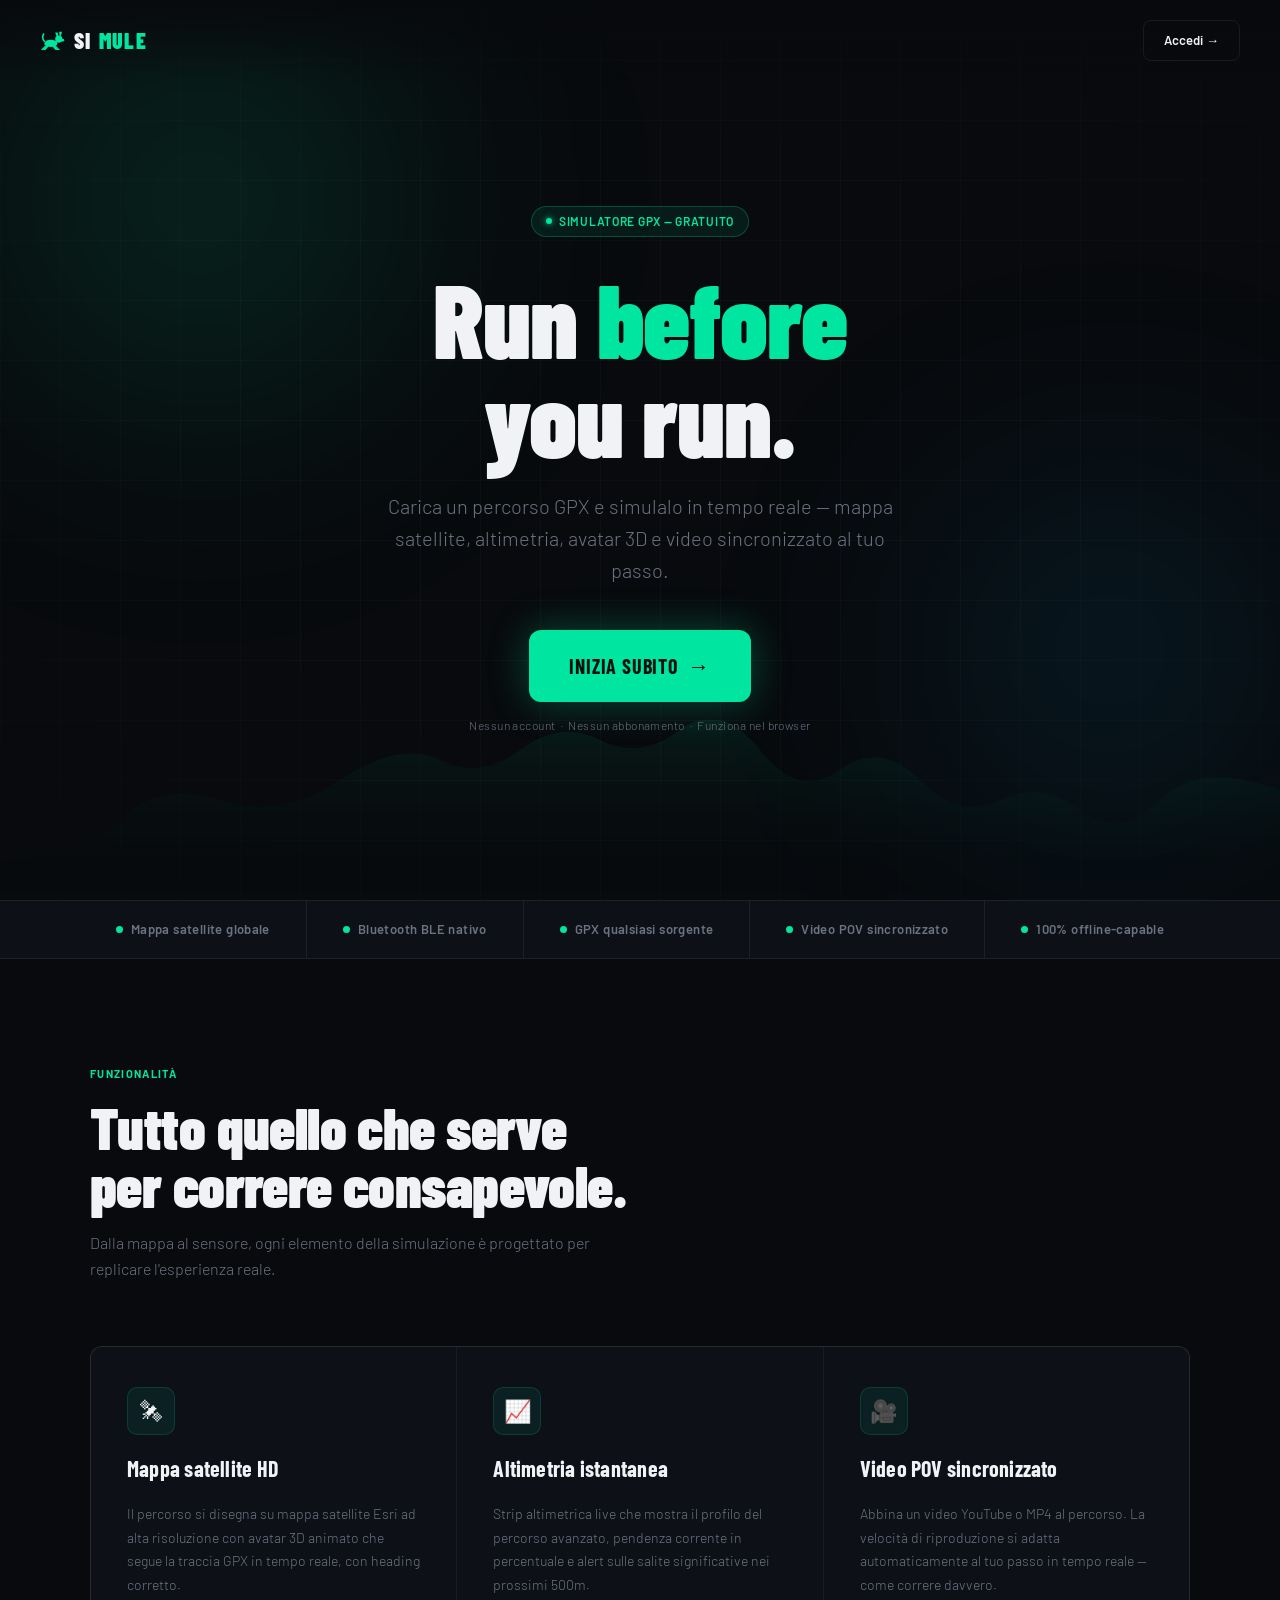
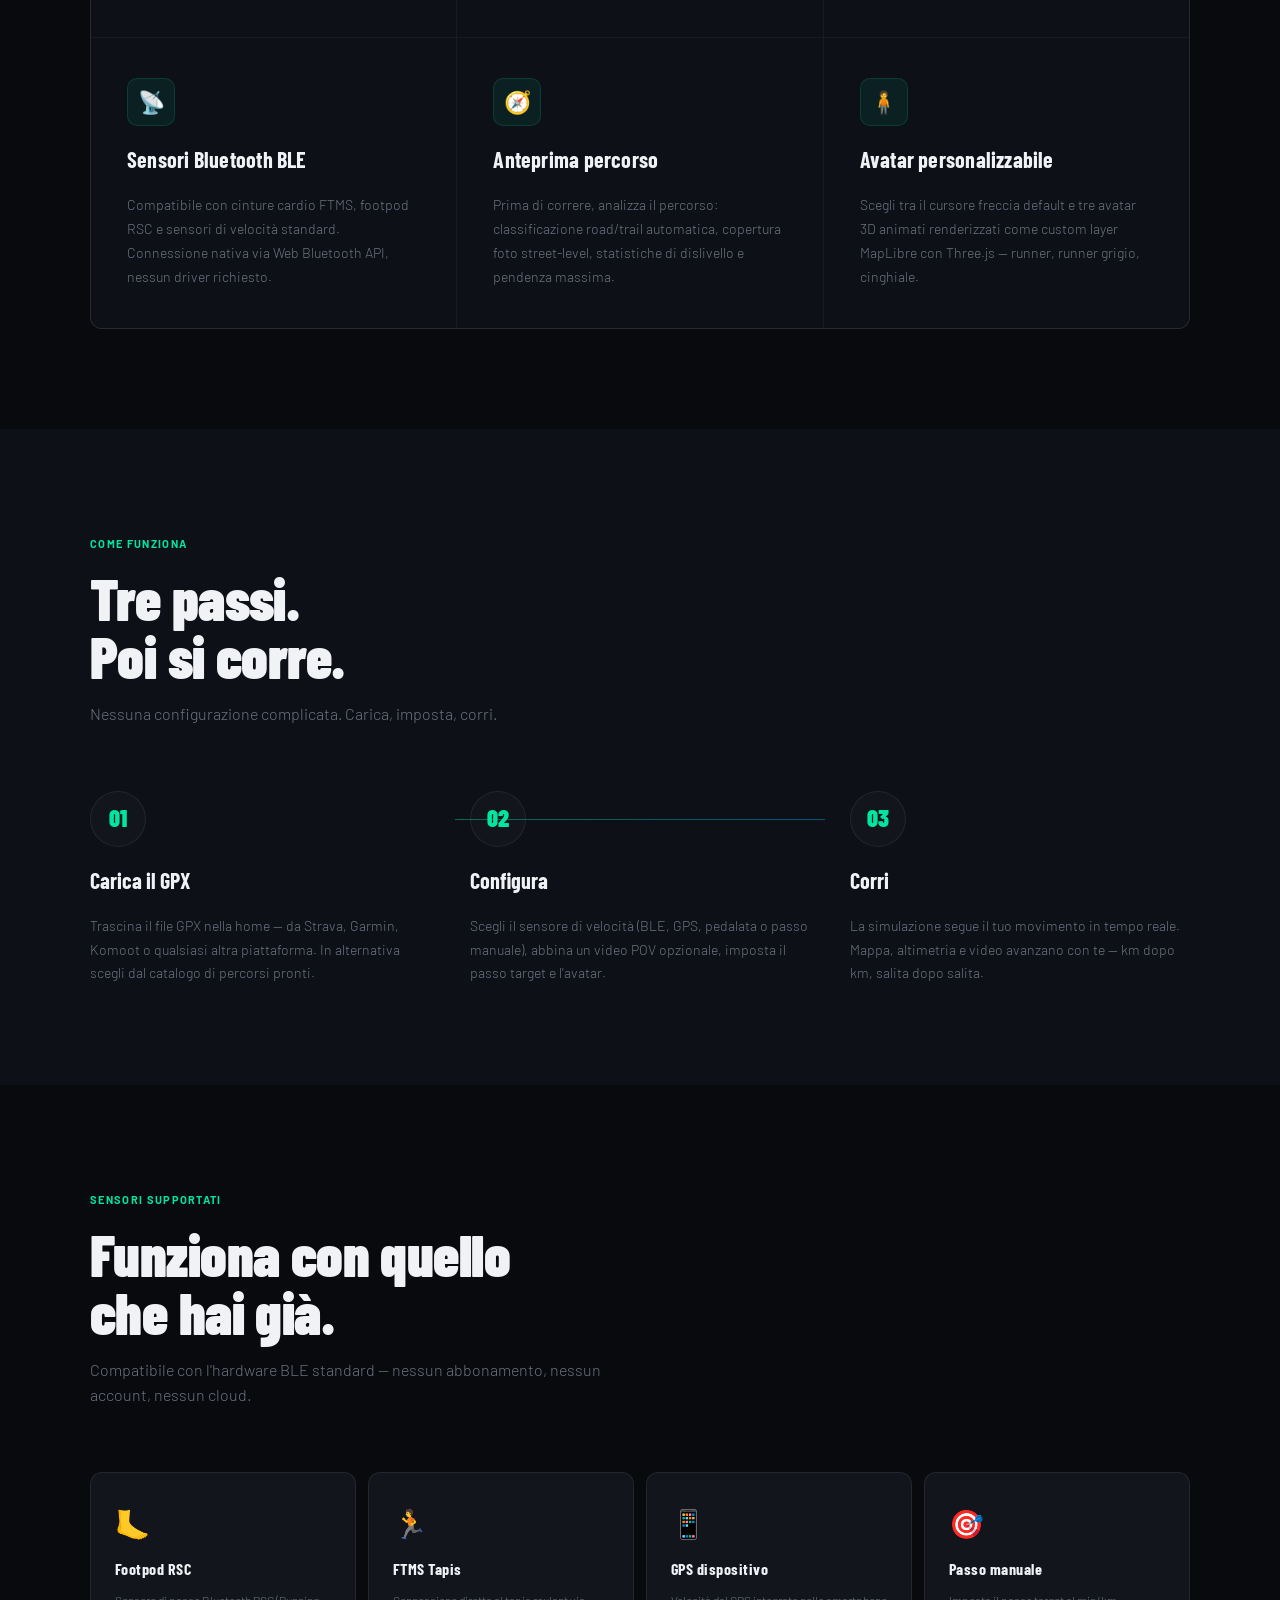
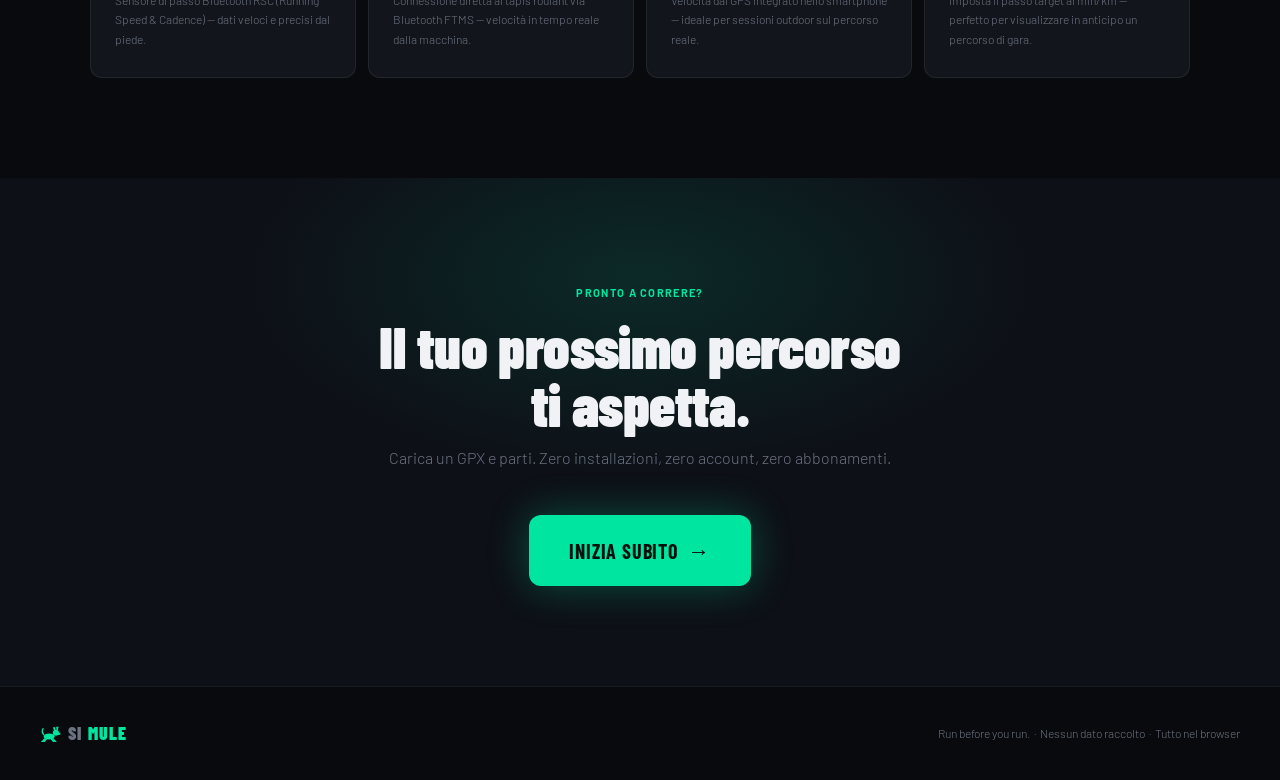
==== commit 6c16581b: "Update logo: highlight MULE, add running mule SVG icon - Change SIMU[LE] → SI[MULE] across all pages" ====
--- a/index.html
+++ b/index.html
@@ -54,6 +54,9 @@
       font-size: 22px;
       letter-spacing: 0.05em;
       color: var(--fg);
+      display: flex;
+      align-items: center;
+      gap: 8px;
     }
     .nav-logo span { color: var(--accent); }
 
@@ -498,6 +501,9 @@
       font-size: 18px;
       color: var(--muted);
       letter-spacing: 0.05em;
+      display: flex;
+      align-items: center;
+      gap: 6px;
     }
     .footer-logo span { color: var(--accent); }
 
@@ -531,7 +537,7 @@
 
 <!-- NAV -->
 <nav>
-  <div class="nav-logo">SIMU<span>LE</span></div>
+  <div class="nav-logo"><svg viewBox="0 0 36 26" width="26" height="19" fill="none" xmlns="http://www.w3.org/2000/svg" aria-hidden="true" style="flex-shrink:0"><path d="M6 14 Q2 9 5 4" stroke="#00e5a0" stroke-width="2.2" stroke-linecap="round"/><ellipse cx="15" cy="17" rx="9" ry="5" fill="#00e5a0"/><circle cx="26" cy="11" r="5" fill="#00e5a0"/><ellipse cx="31" cy="12.5" rx="2.5" ry="2" fill="#00e5a0"/><path d="M23 7.5 L21 2 L24.5 2 L25.5 7.5Z" fill="#00e5a0"/><path d="M27 6.5 L26.5 1 L30.5 1 L29 6.5Z" fill="#00e5a0"/><line x1="21" y1="21" x2="26" y2="26" stroke="#00e5a0" stroke-width="2.5" stroke-linecap="round"/><line x1="19" y1="21.5" x2="23" y2="26" stroke="#00e5a0" stroke-width="2.5" stroke-linecap="round"/><line x1="8" y1="21" x2="3" y2="26" stroke="#00e5a0" stroke-width="2.5" stroke-linecap="round"/><line x1="10" y1="21.5" x2="6" y2="26" stroke="#00e5a0" stroke-width="2.5" stroke-linecap="round"/></svg>SI<span>MULE</span></div>
   <a href="app.html" class="nav-cta">Accedi →</a>
 </nav>
 
@@ -704,7 +710,7 @@
 
 <!-- FOOTER -->
 <footer>
-  <div class="footer-logo">SIMU<span>LE</span></div>
+  <div class="footer-logo"><svg viewBox="0 0 36 26" width="22" height="16" fill="none" xmlns="http://www.w3.org/2000/svg" aria-hidden="true" style="flex-shrink:0"><path d="M6 14 Q2 9 5 4" stroke="#00e5a0" stroke-width="2.2" stroke-linecap="round"/><ellipse cx="15" cy="17" rx="9" ry="5" fill="#00e5a0"/><circle cx="26" cy="11" r="5" fill="#00e5a0"/><ellipse cx="31" cy="12.5" rx="2.5" ry="2" fill="#00e5a0"/><path d="M23 7.5 L21 2 L24.5 2 L25.5 7.5Z" fill="#00e5a0"/><path d="M27 6.5 L26.5 1 L30.5 1 L29 6.5Z" fill="#00e5a0"/><line x1="21" y1="21" x2="26" y2="26" stroke="#00e5a0" stroke-width="2.5" stroke-linecap="round"/><line x1="19" y1="21.5" x2="23" y2="26" stroke="#00e5a0" stroke-width="2.5" stroke-linecap="round"/><line x1="8" y1="21" x2="3" y2="26" stroke="#00e5a0" stroke-width="2.5" stroke-linecap="round"/><line x1="10" y1="21.5" x2="6" y2="26" stroke="#00e5a0" stroke-width="2.5" stroke-linecap="round"/></svg>SI<span>MULE</span></div>
   <div class="footer-note">Run before you run. &nbsp;·&nbsp; Nessun dato raccolto &nbsp;·&nbsp; Tutto nel browser</div>
 </footer>
 
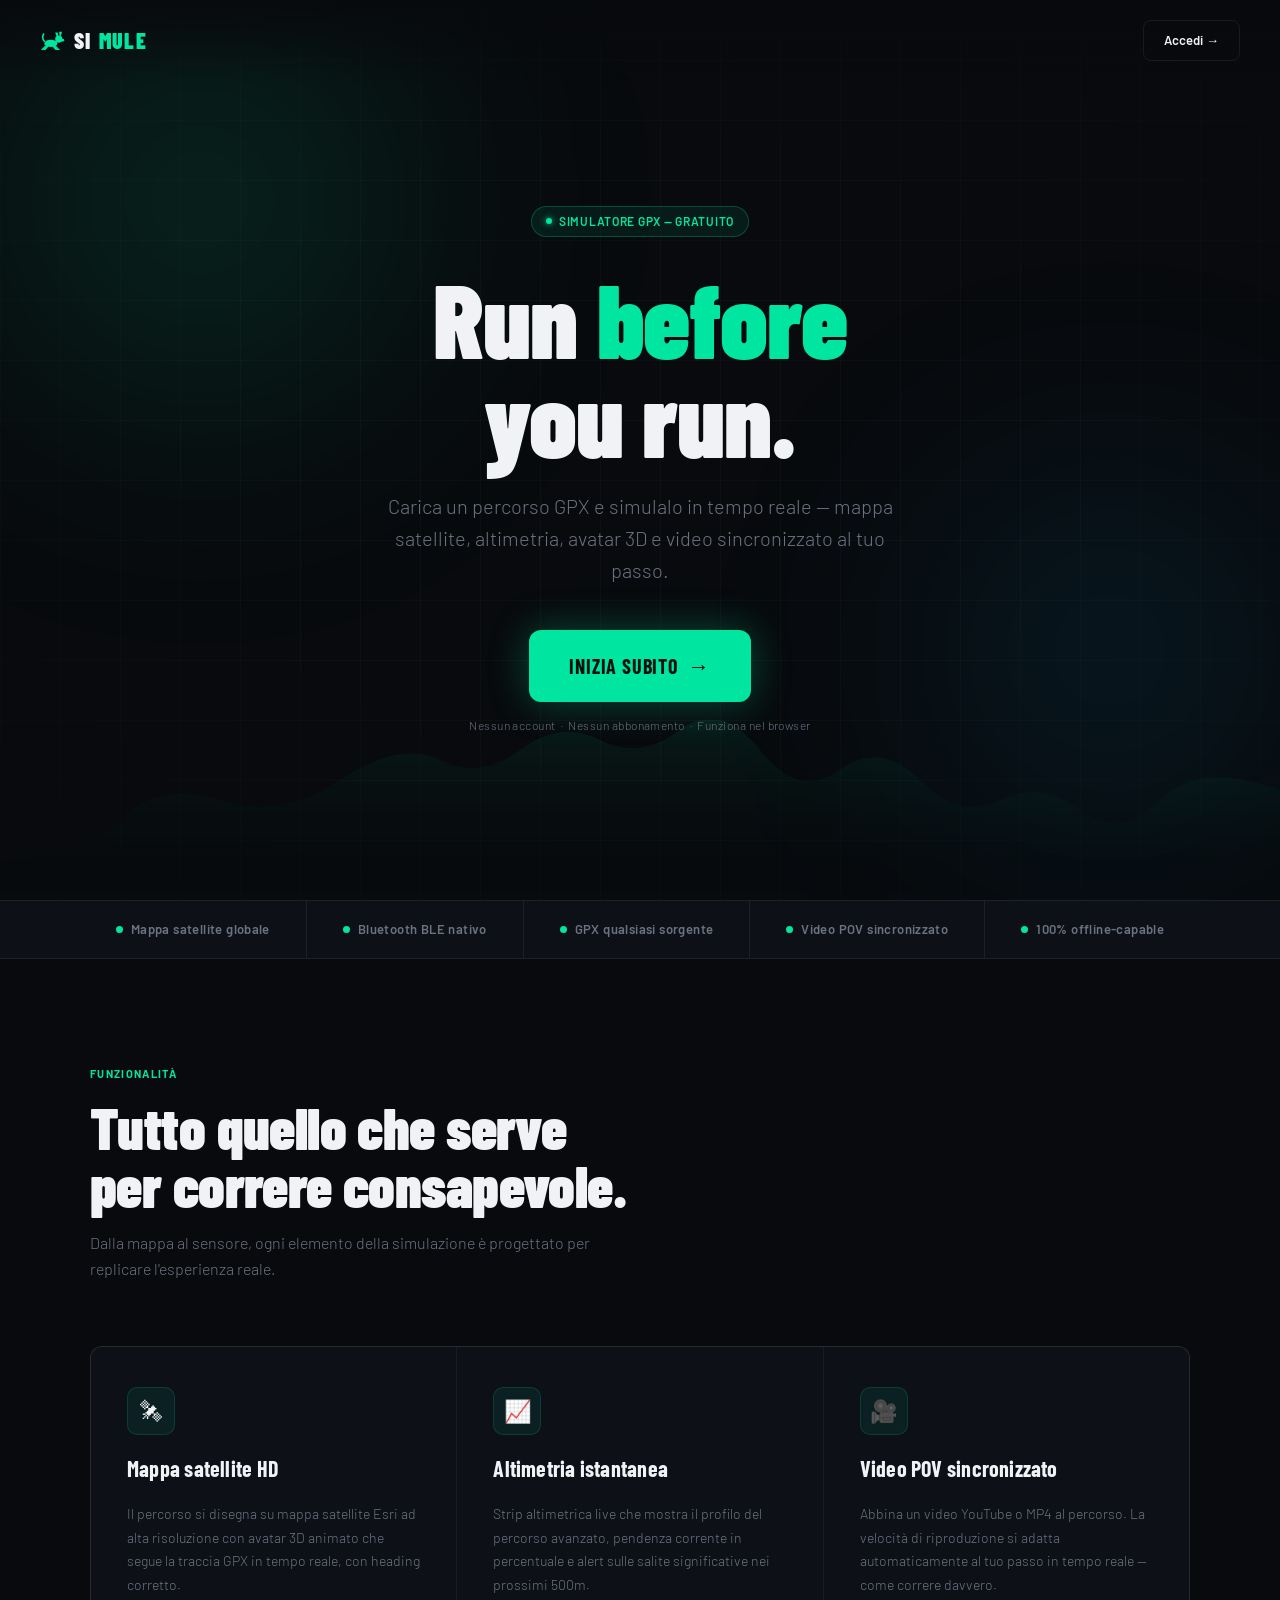
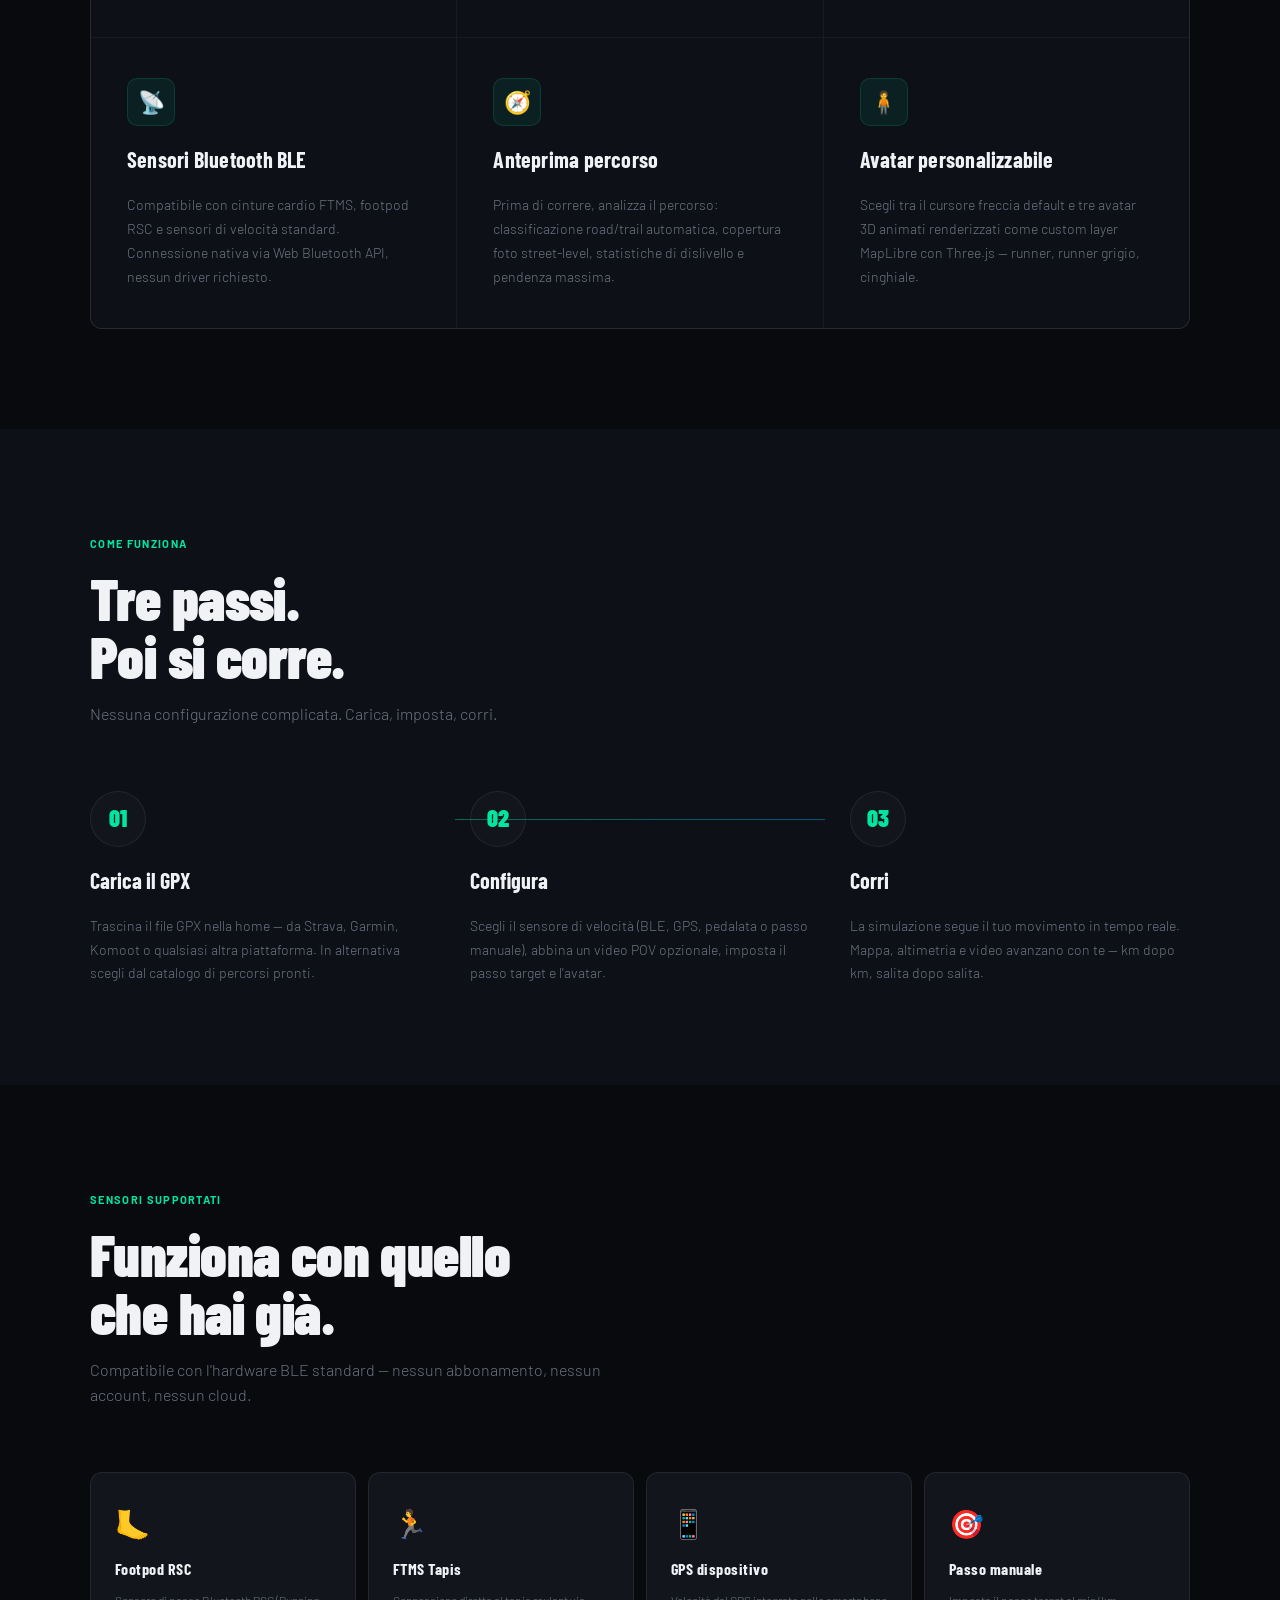
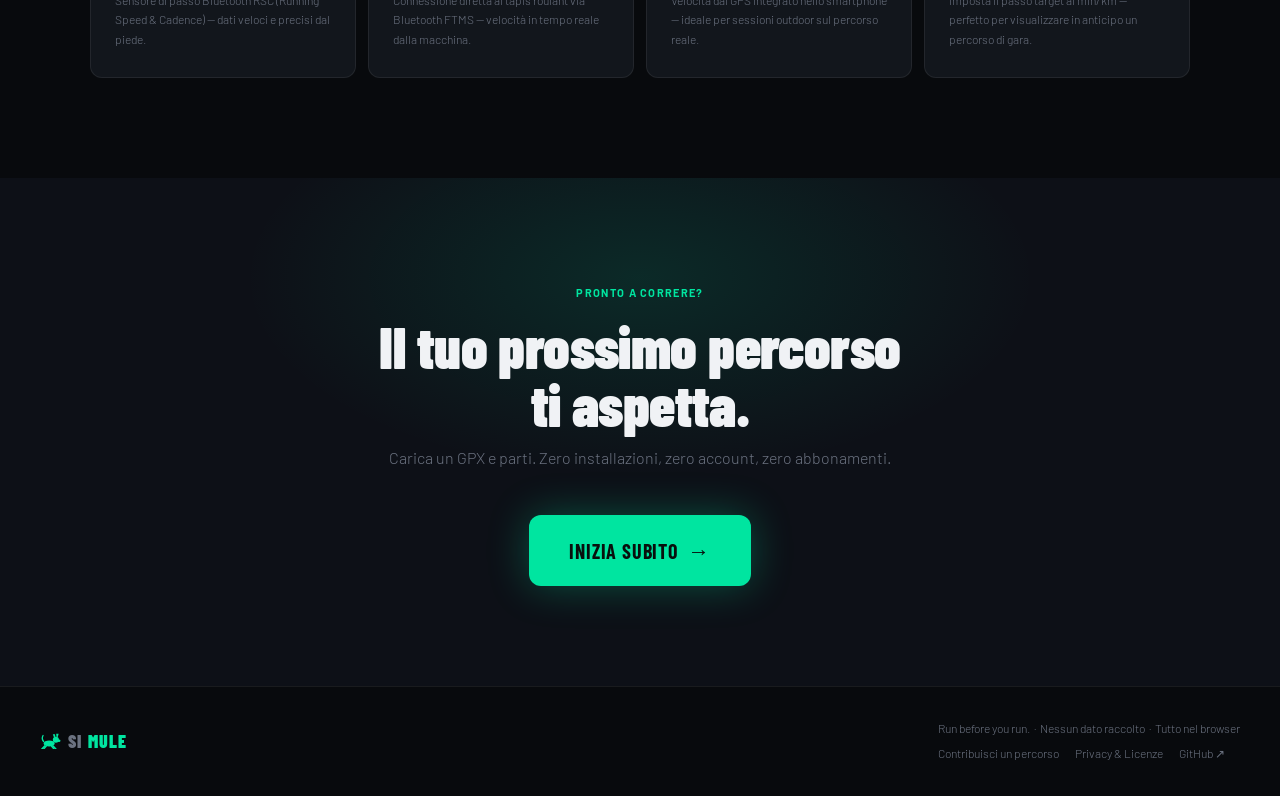
==== commit 36df740a: "Add contribute + legal pages, URL upload, catalog filters - contribute.html: full GPX contribution f" ====
--- a/index.html
+++ b/index.html
@@ -538,7 +538,10 @@
 <!-- NAV -->
 <nav>
   <div class="nav-logo"><svg viewBox="0 0 36 26" width="26" height="19" fill="none" xmlns="http://www.w3.org/2000/svg" aria-hidden="true" style="flex-shrink:0"><path d="M6 14 Q2 9 5 4" stroke="#00e5a0" stroke-width="2.2" stroke-linecap="round"/><ellipse cx="15" cy="17" rx="9" ry="5" fill="#00e5a0"/><circle cx="26" cy="11" r="5" fill="#00e5a0"/><ellipse cx="31" cy="12.5" rx="2.5" ry="2" fill="#00e5a0"/><path d="M23 7.5 L21 2 L24.5 2 L25.5 7.5Z" fill="#00e5a0"/><path d="M27 6.5 L26.5 1 L30.5 1 L29 6.5Z" fill="#00e5a0"/><line x1="21" y1="21" x2="26" y2="26" stroke="#00e5a0" stroke-width="2.5" stroke-linecap="round"/><line x1="19" y1="21.5" x2="23" y2="26" stroke="#00e5a0" stroke-width="2.5" stroke-linecap="round"/><line x1="8" y1="21" x2="3" y2="26" stroke="#00e5a0" stroke-width="2.5" stroke-linecap="round"/><line x1="10" y1="21.5" x2="6" y2="26" stroke="#00e5a0" stroke-width="2.5" stroke-linecap="round"/></svg>SI<span>MULE</span></div>
-  <a href="app.html" class="nav-cta">Accedi →</a>
+  <div style="display:flex;gap:12px;align-items:center">
+    <a href="contribute.html" class="nav-cta" style="display:none" id="nav-contribute">Contribuisci</a>
+    <a href="app.html" class="nav-cta">Accedi →</a>
+  </div>
 </nav>
 
 <!-- HERO -->
@@ -711,7 +714,14 @@
 <!-- FOOTER -->
 <footer>
   <div class="footer-logo"><svg viewBox="0 0 36 26" width="22" height="16" fill="none" xmlns="http://www.w3.org/2000/svg" aria-hidden="true" style="flex-shrink:0"><path d="M6 14 Q2 9 5 4" stroke="#00e5a0" stroke-width="2.2" stroke-linecap="round"/><ellipse cx="15" cy="17" rx="9" ry="5" fill="#00e5a0"/><circle cx="26" cy="11" r="5" fill="#00e5a0"/><ellipse cx="31" cy="12.5" rx="2.5" ry="2" fill="#00e5a0"/><path d="M23 7.5 L21 2 L24.5 2 L25.5 7.5Z" fill="#00e5a0"/><path d="M27 6.5 L26.5 1 L30.5 1 L29 6.5Z" fill="#00e5a0"/><line x1="21" y1="21" x2="26" y2="26" stroke="#00e5a0" stroke-width="2.5" stroke-linecap="round"/><line x1="19" y1="21.5" x2="23" y2="26" stroke="#00e5a0" stroke-width="2.5" stroke-linecap="round"/><line x1="8" y1="21" x2="3" y2="26" stroke="#00e5a0" stroke-width="2.5" stroke-linecap="round"/><line x1="10" y1="21.5" x2="6" y2="26" stroke="#00e5a0" stroke-width="2.5" stroke-linecap="round"/></svg>SI<span>MULE</span></div>
-  <div class="footer-note">Run before you run. &nbsp;·&nbsp; Nessun dato raccolto &nbsp;·&nbsp; Tutto nel browser</div>
+  <div style="display:flex;flex-direction:column;gap:6px;align-items:flex-start">
+    <div class="footer-note">Run before you run. &nbsp;·&nbsp; Nessun dato raccolto &nbsp;·&nbsp; Tutto nel browser</div>
+    <div style="display:flex;gap:16px;font-size:12px">
+      <a href="contribute.html" style="color:var(--muted);text-decoration:none;transition:color .15s" onmouseover="this.style.color='var(--accent)'" onmouseout="this.style.color='var(--muted)'">Contribuisci un percorso</a>
+      <a href="legal.html" style="color:var(--muted);text-decoration:none;transition:color .15s" onmouseover="this.style.color='var(--accent)'" onmouseout="this.style.color='var(--muted)'">Privacy & Licenze</a>
+      <a href="https://github.com/ciao-madesign/simule" target="_blank" rel="noopener" style="color:var(--muted);text-decoration:none;transition:color .15s" onmouseover="this.style.color='var(--accent)'" onmouseout="this.style.color='var(--muted)'">GitHub ↗</a>
+    </div>
+  </div>
 </footer>
 
 </body>
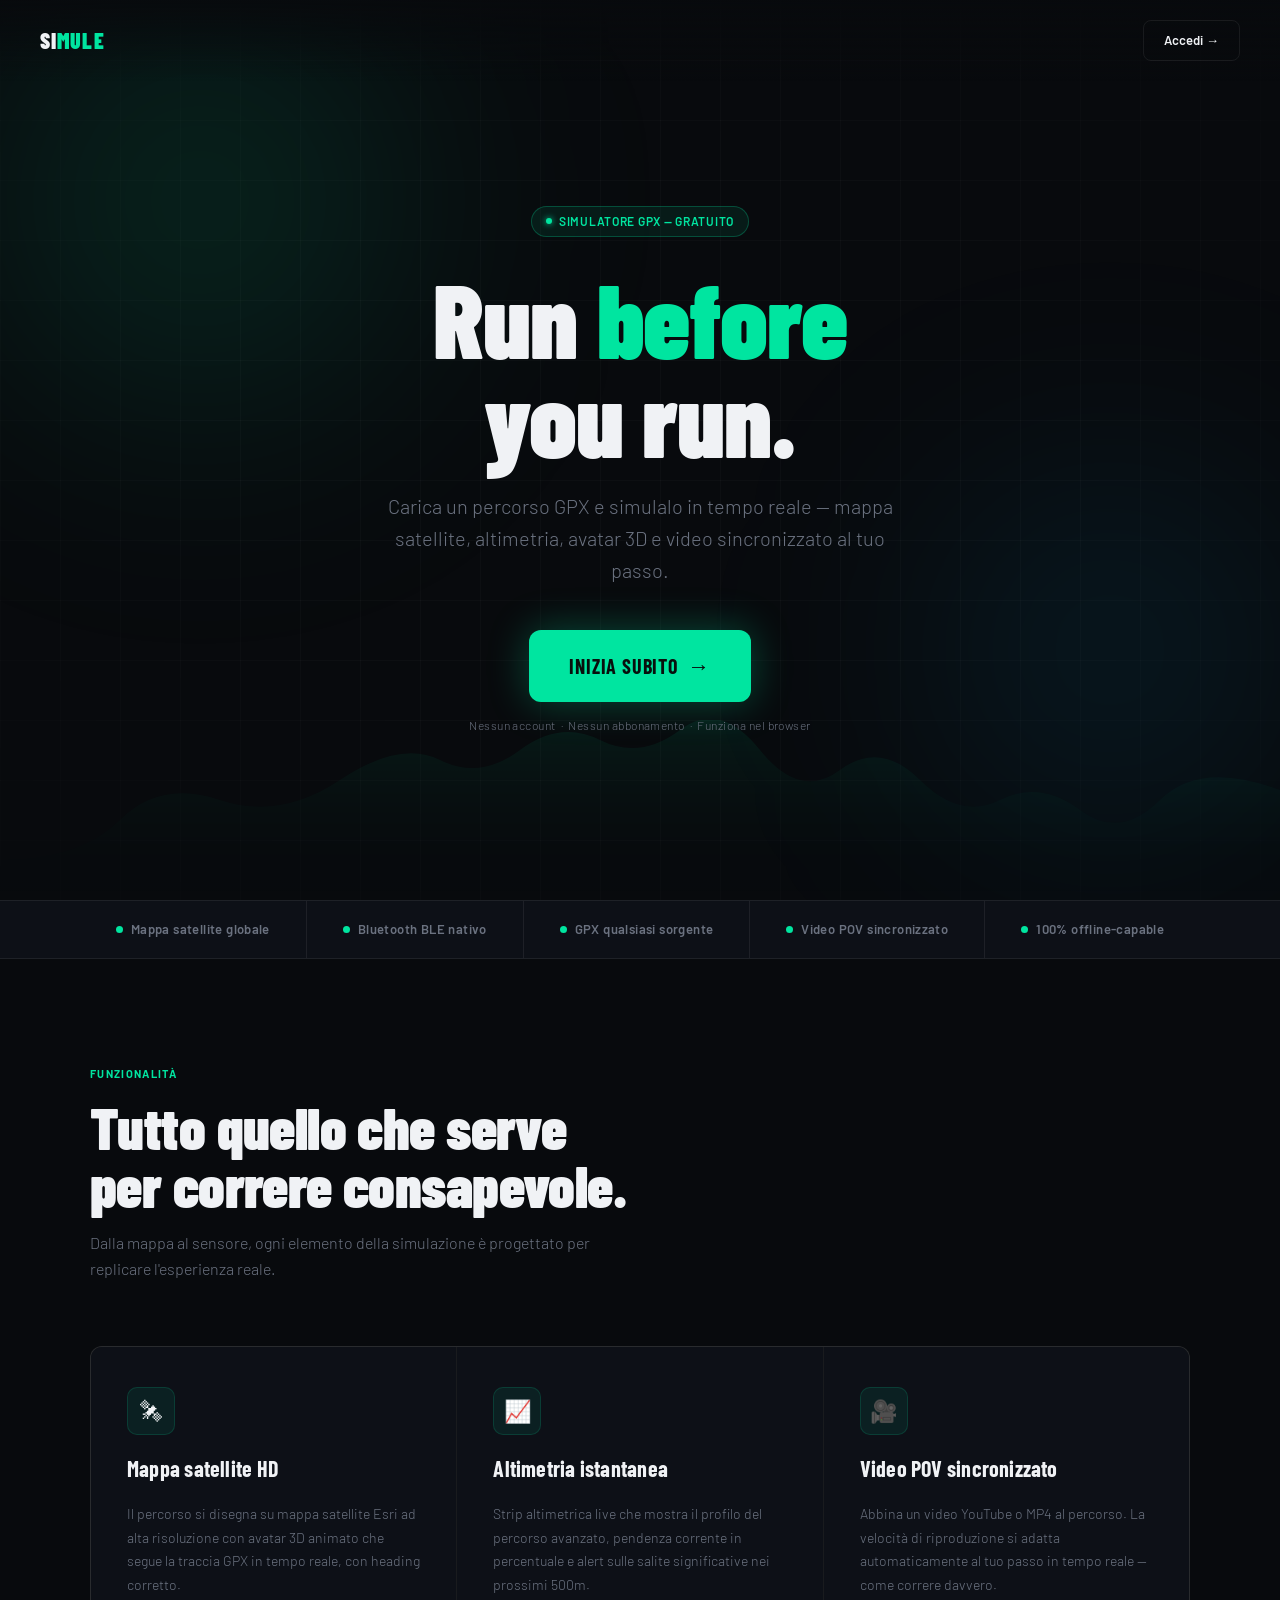
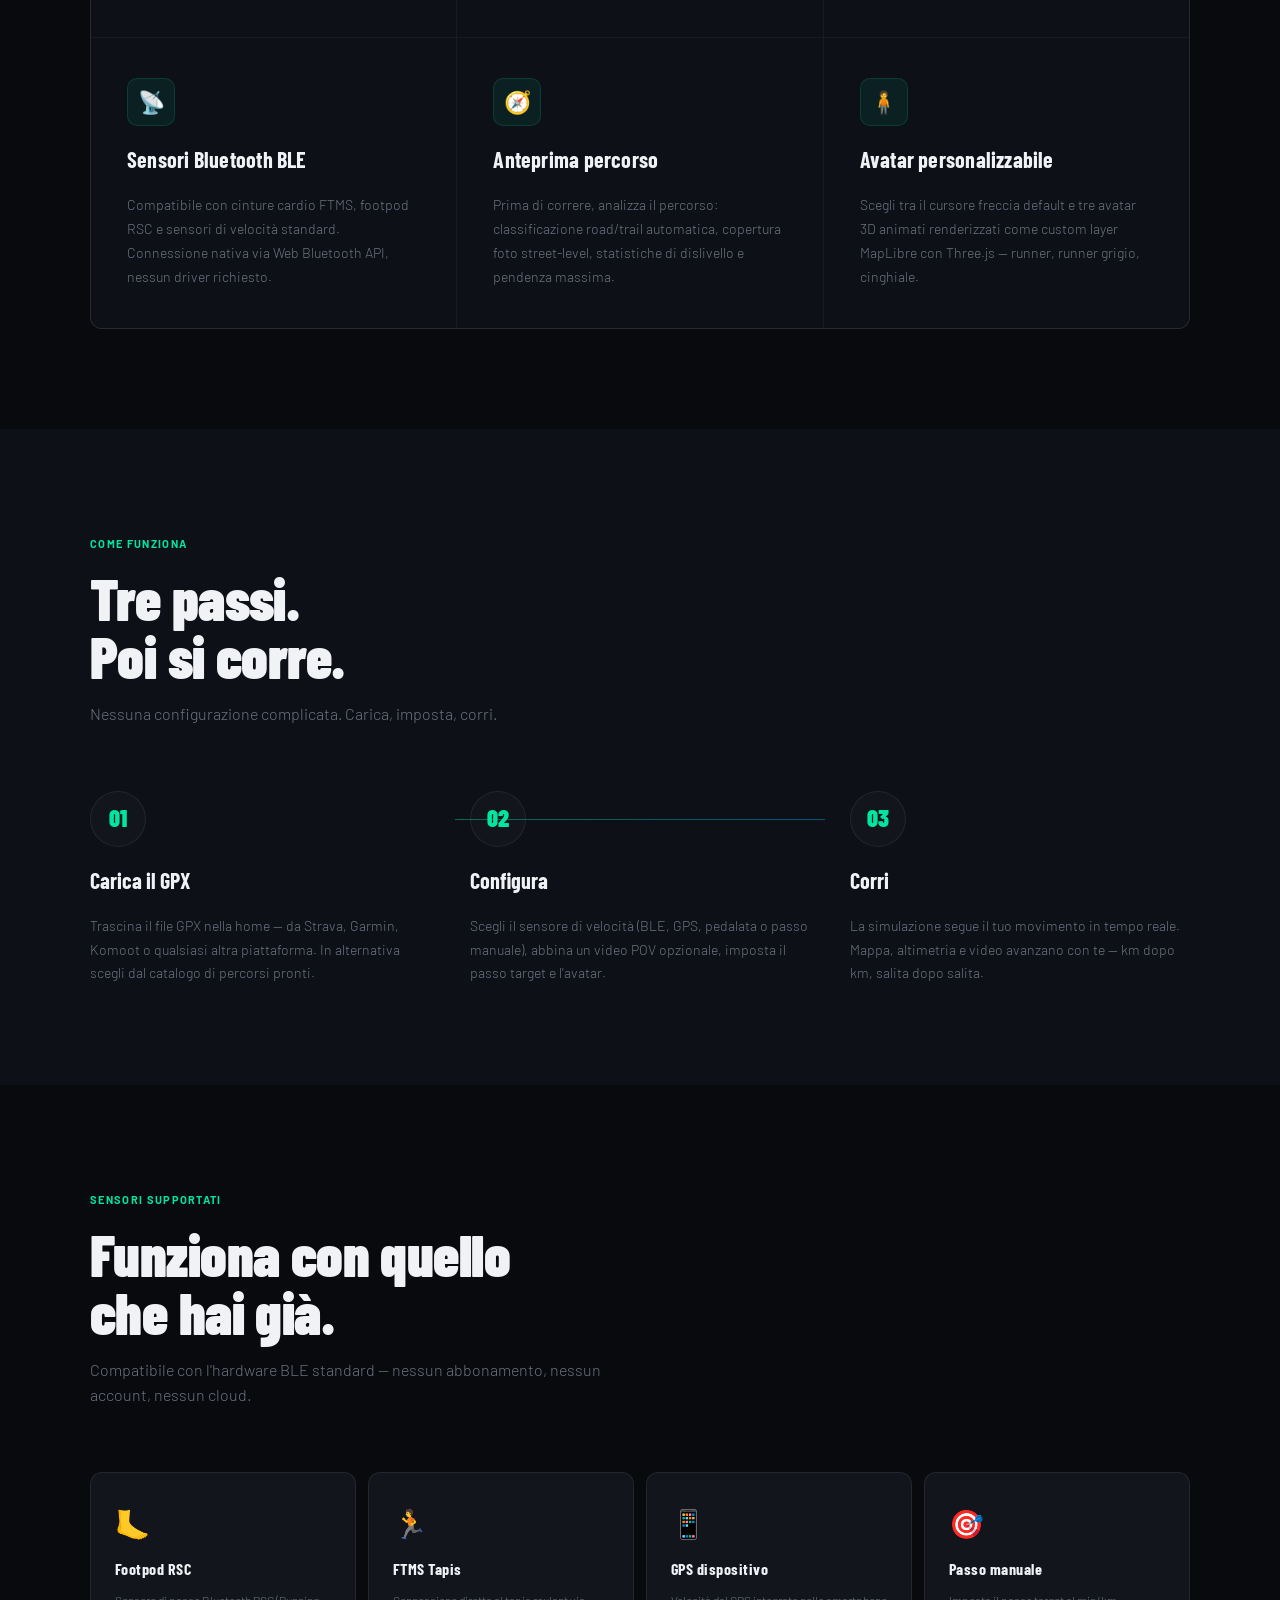
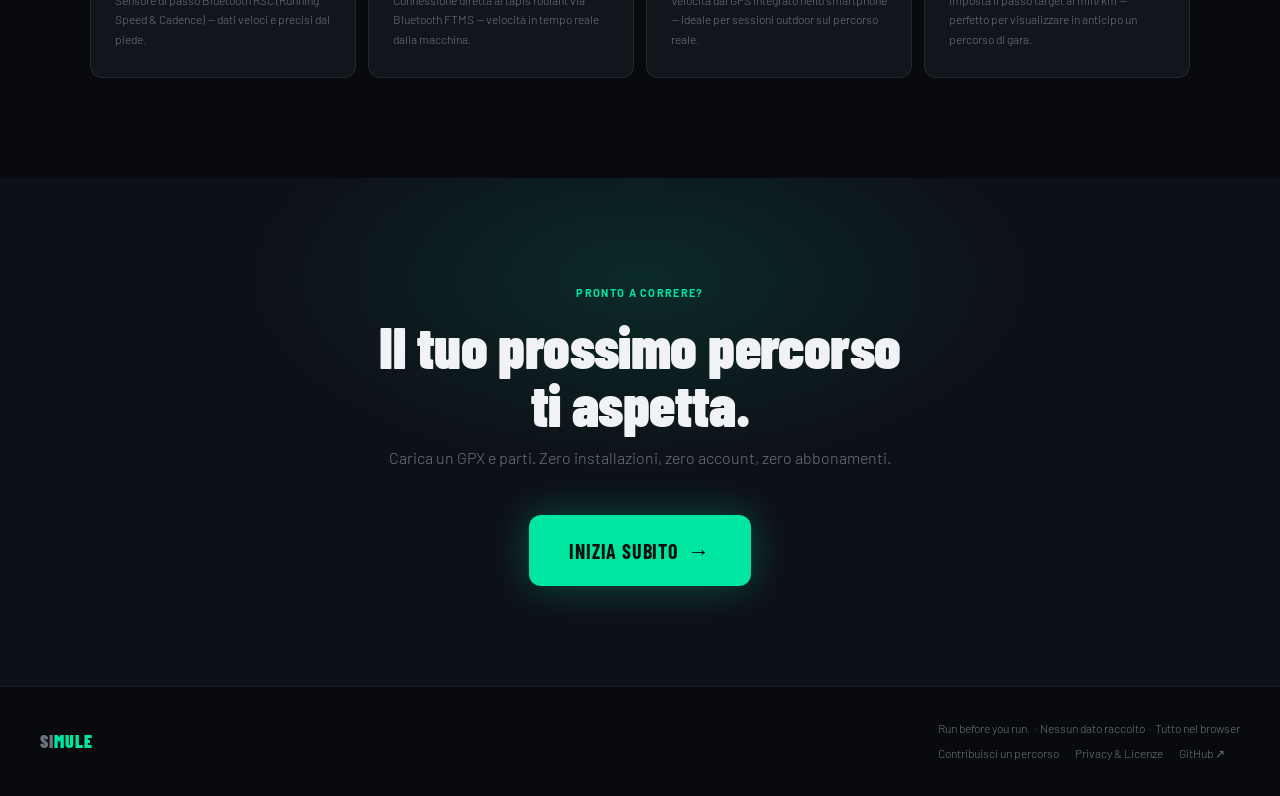
==== commit fc9088bb: "Remove mule SVG from logo, restore SI(white)+MULE(teal) wordmark Strip the mule SVG icon from all pa" ====
--- a/index.html
+++ b/index.html
@@ -56,7 +56,7 @@
       color: var(--fg);
       display: flex;
       align-items: center;
-      gap: 8px;
+      gap: 0;
     }
     .nav-logo span { color: var(--accent); }
 
@@ -503,7 +503,7 @@
       letter-spacing: 0.05em;
       display: flex;
       align-items: center;
-      gap: 6px;
+      gap: 0;
     }
     .footer-logo span { color: var(--accent); }
 
@@ -537,7 +537,7 @@
 
 <!-- NAV -->
 <nav>
-  <div class="nav-logo"><svg viewBox="0 0 36 26" width="26" height="19" fill="none" xmlns="http://www.w3.org/2000/svg" aria-hidden="true" style="flex-shrink:0"><path d="M6 14 Q2 9 5 4" stroke="#00e5a0" stroke-width="2.2" stroke-linecap="round"/><ellipse cx="15" cy="17" rx="9" ry="5" fill="#00e5a0"/><circle cx="26" cy="11" r="5" fill="#00e5a0"/><ellipse cx="31" cy="12.5" rx="2.5" ry="2" fill="#00e5a0"/><path d="M23 7.5 L21 2 L24.5 2 L25.5 7.5Z" fill="#00e5a0"/><path d="M27 6.5 L26.5 1 L30.5 1 L29 6.5Z" fill="#00e5a0"/><line x1="21" y1="21" x2="26" y2="26" stroke="#00e5a0" stroke-width="2.5" stroke-linecap="round"/><line x1="19" y1="21.5" x2="23" y2="26" stroke="#00e5a0" stroke-width="2.5" stroke-linecap="round"/><line x1="8" y1="21" x2="3" y2="26" stroke="#00e5a0" stroke-width="2.5" stroke-linecap="round"/><line x1="10" y1="21.5" x2="6" y2="26" stroke="#00e5a0" stroke-width="2.5" stroke-linecap="round"/></svg>SI<span>MULE</span></div>
+  <div class="nav-logo">SI<span>MULE</span></div>
   <div style="display:flex;gap:12px;align-items:center">
     <a href="contribute.html" class="nav-cta" style="display:none" id="nav-contribute">Contribuisci</a>
     <a href="app.html" class="nav-cta">Accedi →</a>
@@ -713,7 +713,7 @@
 
 <!-- FOOTER -->
 <footer>
-  <div class="footer-logo"><svg viewBox="0 0 36 26" width="22" height="16" fill="none" xmlns="http://www.w3.org/2000/svg" aria-hidden="true" style="flex-shrink:0"><path d="M6 14 Q2 9 5 4" stroke="#00e5a0" stroke-width="2.2" stroke-linecap="round"/><ellipse cx="15" cy="17" rx="9" ry="5" fill="#00e5a0"/><circle cx="26" cy="11" r="5" fill="#00e5a0"/><ellipse cx="31" cy="12.5" rx="2.5" ry="2" fill="#00e5a0"/><path d="M23 7.5 L21 2 L24.5 2 L25.5 7.5Z" fill="#00e5a0"/><path d="M27 6.5 L26.5 1 L30.5 1 L29 6.5Z" fill="#00e5a0"/><line x1="21" y1="21" x2="26" y2="26" stroke="#00e5a0" stroke-width="2.5" stroke-linecap="round"/><line x1="19" y1="21.5" x2="23" y2="26" stroke="#00e5a0" stroke-width="2.5" stroke-linecap="round"/><line x1="8" y1="21" x2="3" y2="26" stroke="#00e5a0" stroke-width="2.5" stroke-linecap="round"/><line x1="10" y1="21.5" x2="6" y2="26" stroke="#00e5a0" stroke-width="2.5" stroke-linecap="round"/></svg>SI<span>MULE</span></div>
+  <div class="footer-logo">SI<span>MULE</span></div>
   <div style="display:flex;flex-direction:column;gap:6px;align-items:flex-start">
     <div class="footer-note">Run before you run. &nbsp;·&nbsp; Nessun dato raccolto &nbsp;·&nbsp; Tutto nel browser</div>
     <div style="display:flex;gap:16px;font-size:12px">
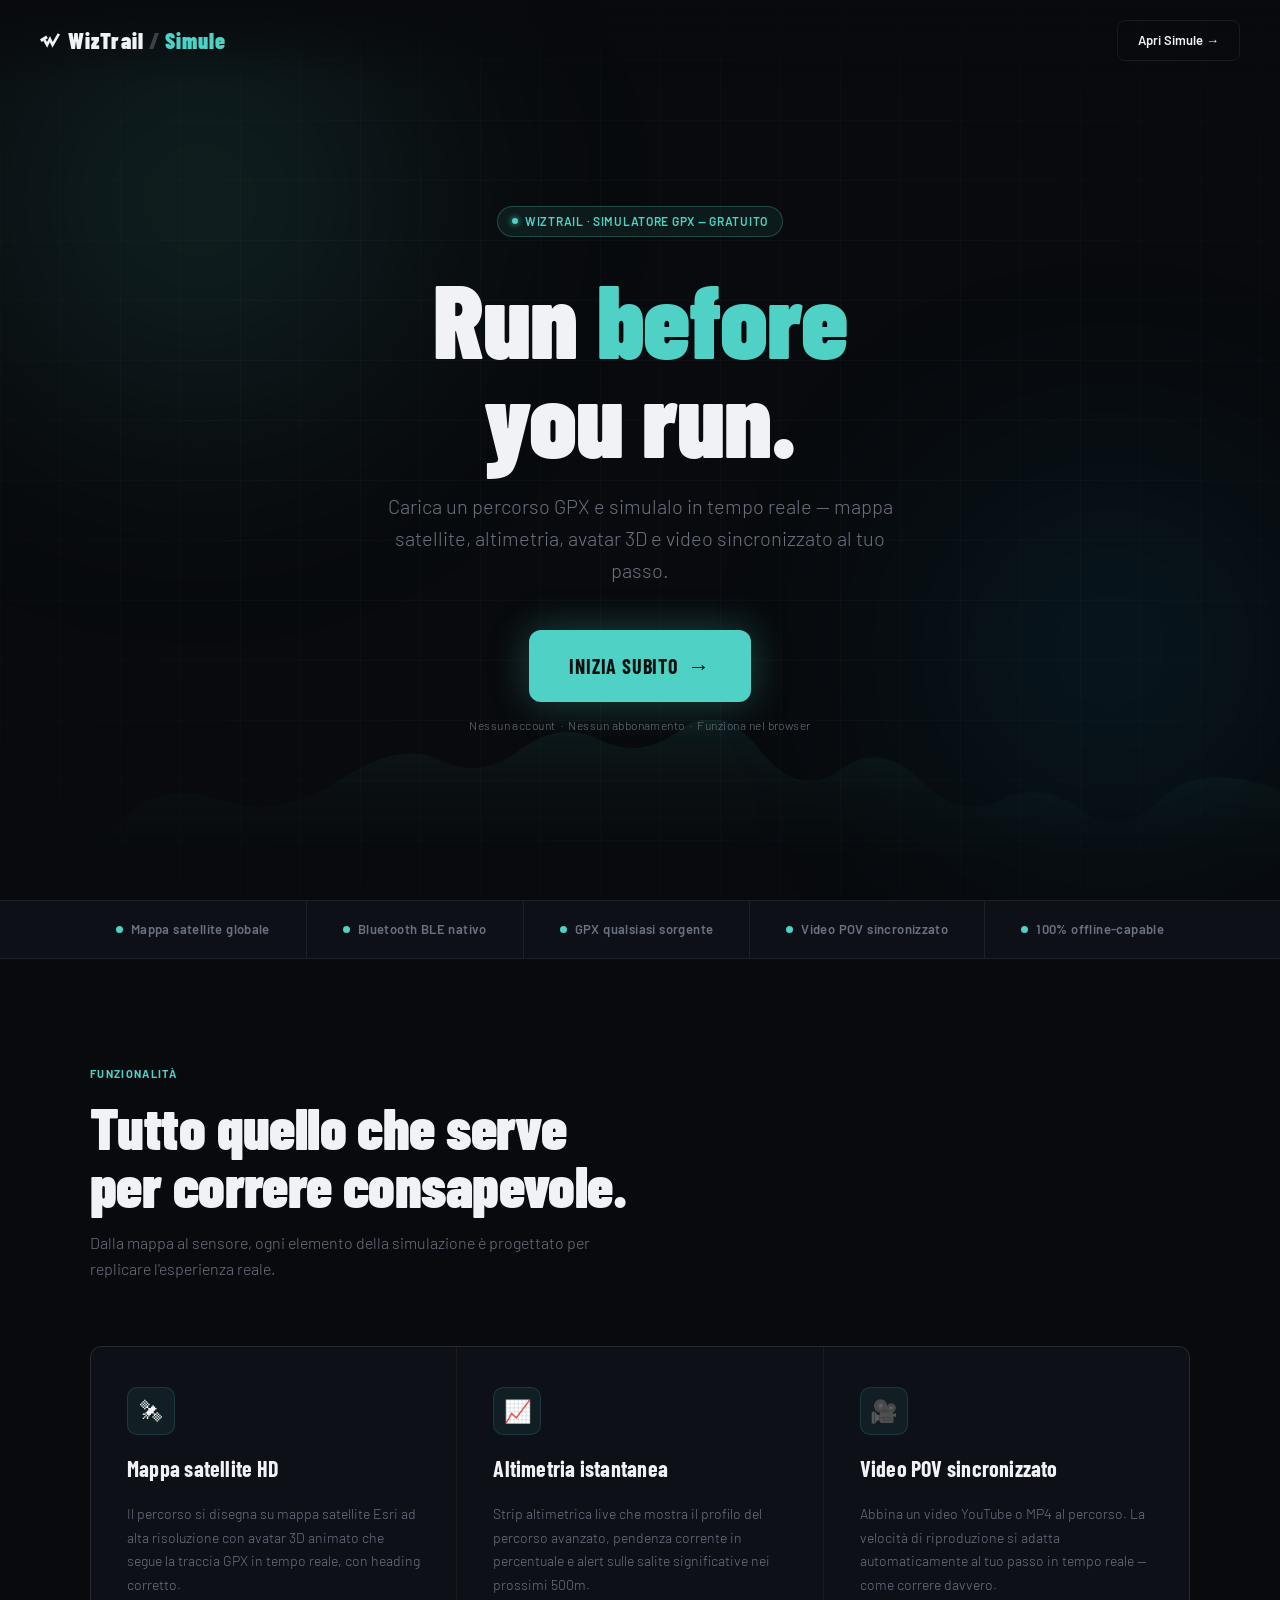
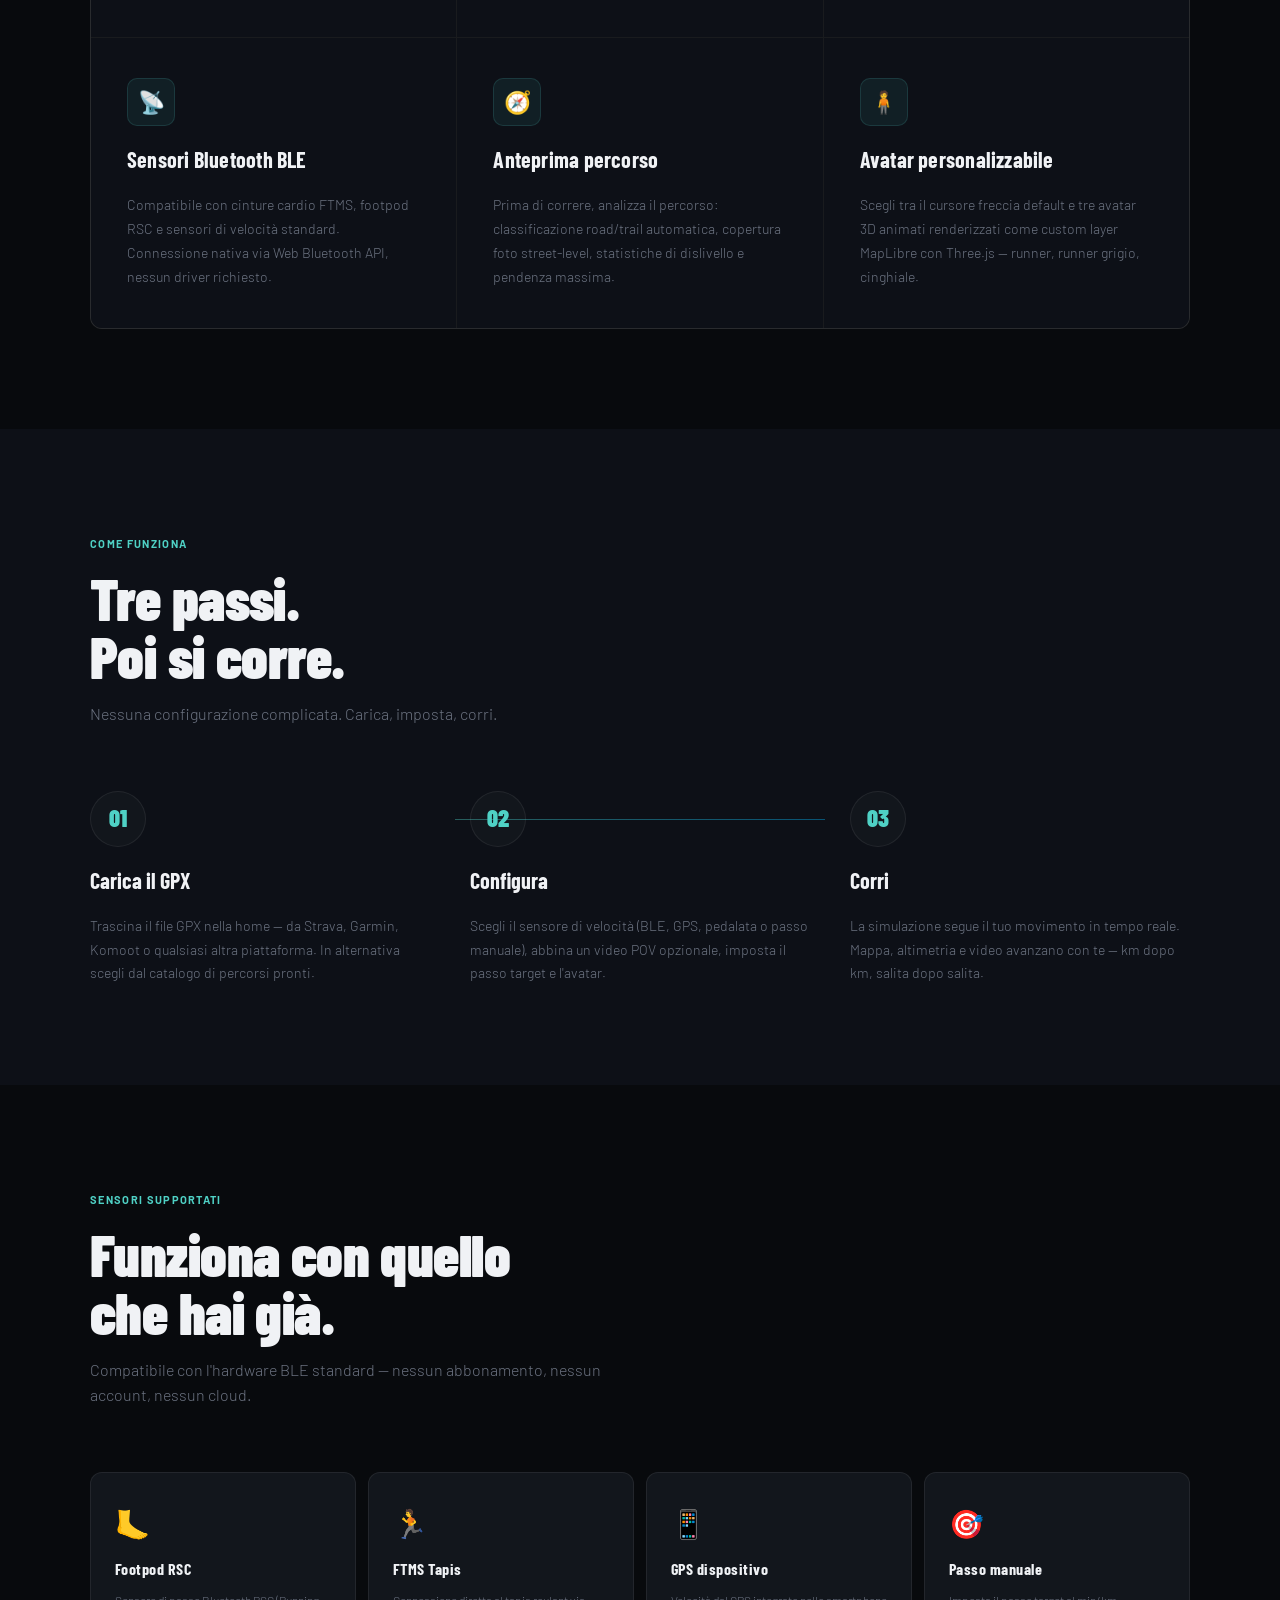
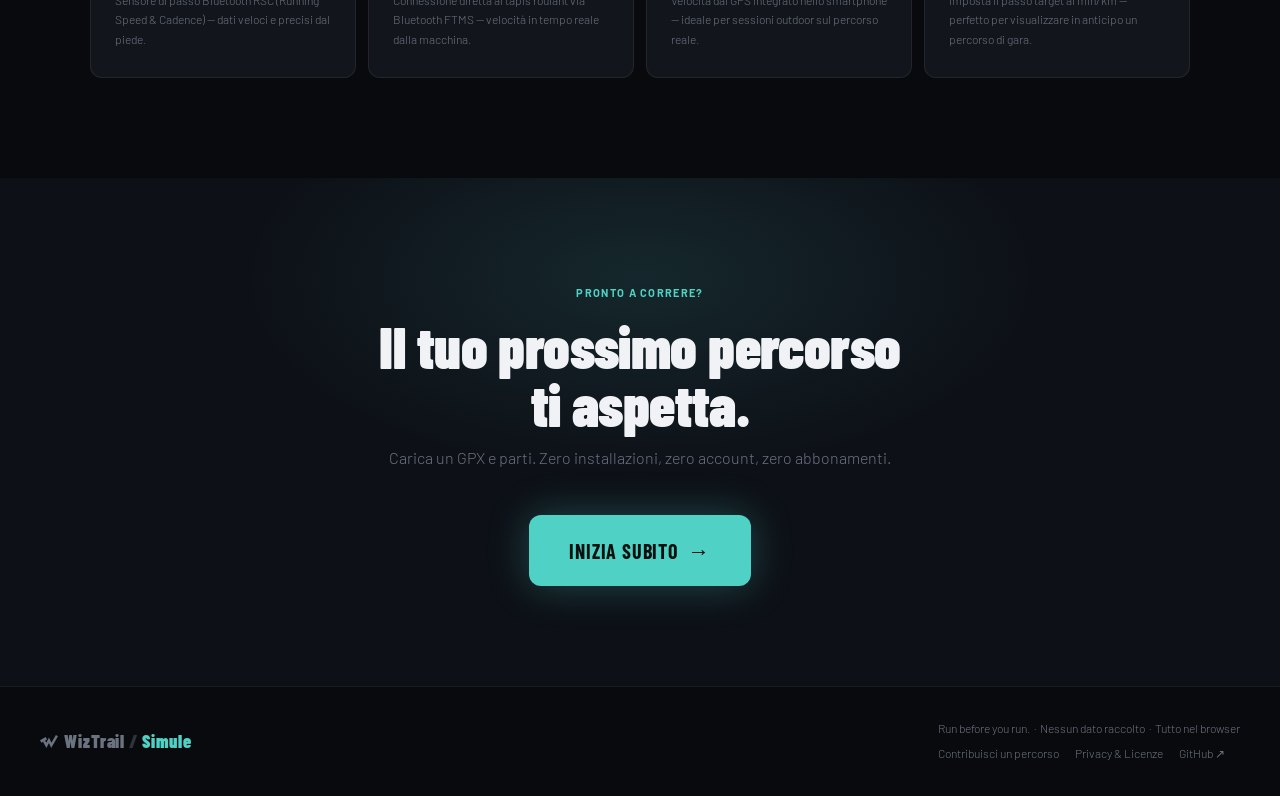
==== commit ce649bd7: "Integra Simule come sotto-prodotto WizTrail - Header glass sticky su tutte le pagine: logo mark WizT" ====
--- a/index.html
+++ b/index.html
@@ -18,7 +18,7 @@
       --border:  rgba(255,255,255,0.07);
       --fg:      #f0f2f5;
       --muted:   #6b7280;
-      --accent:  #00e5a0;
+      --accent:  #4fd1c5;
       --accent2: #00b8ff;
       --danger:  #ff4444;
       --radius:  12px;
@@ -100,7 +100,7 @@
     }
     .hero::before {
       width: 600px; height: 600px;
-      background: radial-gradient(circle, rgba(0,229,160,0.18) 0%, transparent 70%);
+      background: radial-gradient(circle, rgba(79,209,197,0.18) 0%, transparent 70%);
       top: -100px; left: -100px;
       animation: orb1 12s ease-in-out infinite;
     }
@@ -159,8 +159,8 @@
       align-items: center;
       gap: 7px;
       padding: 5px 14px;
-      background: rgba(0,229,160,0.08);
-      border: 1px solid rgba(0,229,160,0.25);
+      background: rgba(79,209,197,0.08);
+      border: 1px solid rgba(79,209,197,0.25);
       border-radius: 100px;
       font-size: 12px;
       font-weight: 600;
@@ -230,11 +230,11 @@
       text-decoration: none;
       border-radius: var(--radius);
       transition: transform .15s, box-shadow .15s, background .15s;
-      box-shadow: 0 0 40px rgba(0,229,160,0.3);
+      box-shadow: 0 0 40px rgba(79,209,197,0.3);
     }
     .btn-hero:hover {
       transform: translateY(-2px);
-      box-shadow: 0 0 60px rgba(0,229,160,0.45);
+      box-shadow: 0 0 60px rgba(79,209,197,0.45);
       background: #00ffb0;
     }
     .btn-hero .arrow {
@@ -346,8 +346,8 @@
       align-items: center;
       justify-content: center;
       font-size: 22px;
-      background: rgba(0,229,160,0.08);
-      border: 1px solid rgba(0,229,160,0.15);
+      background: rgba(79,209,197,0.08);
+      border: 1px solid rgba(79,209,197,0.15);
     }
 
     .feature-title {
@@ -437,7 +437,7 @@
       gap: 10px;
       transition: border-color .2s;
     }
-    .sensor-card:hover { border-color: rgba(0,229,160,0.3); }
+    .sensor-card:hover { border-color: rgba(79,209,197,0.3); }
 
     .sensor-icon { font-size: 28px; }
 
@@ -466,7 +466,7 @@
       content: '';
       position: absolute;
       width: 800px; height: 400px;
-      background: radial-gradient(ellipse, rgba(0,229,160,0.12) 0%, transparent 70%);
+      background: radial-gradient(ellipse, rgba(79,209,197,0.12) 0%, transparent 70%);
       top: -100px; left: 50%;
       transform: translateX(-50%);
       pointer-events: none;
@@ -537,10 +537,13 @@
 
 <!-- NAV -->
 <nav>
-  <div class="nav-logo">SI<span>MULE</span></div>
+  <a href="https://wiz-trail.vercel.app" class="nav-logo" style="text-decoration:none">
+    <svg style="width:20px;height:15px;margin-right:8px;flex-shrink:0" viewBox="0 0 933 676" fill="none" xmlns="http://www.w3.org/2000/svg" aria-hidden="true"><path d="M208.768 321.919L330.269 538.919L463.768 274.419L586.269 538.919L878.269 31.4187" stroke="currentColor" stroke-width="126"/><line x1="36.3834" y1="340.21" x2="329.383" y2="170.21" stroke="currentColor" stroke-width="145"/></svg>
+    <span style="color:var(--fg)">WizTrail</span><span style="color:var(--muted);margin:0 5px;opacity:.5">/</span><span style="color:var(--accent)">Simule</span>
+  </a>
   <div style="display:flex;gap:12px;align-items:center">
     <a href="contribute.html" class="nav-cta" style="display:none" id="nav-contribute">Contribuisci</a>
-    <a href="app.html" class="nav-cta">Accedi →</a>
+    <a href="app.html" class="nav-cta">Apri Simule →</a>
   </div>
 </nav>
 
@@ -552,14 +555,14 @@
     <path d="M0 180 L0 140 Q80 140 120 100 Q160 60 220 80 Q280 100 340 60 Q400 20 440 40 Q480 60 520 30 Q560 0 600 20 Q640 40 680 10 Q720 -20 760 30 Q800 80 840 50 Q880 20 920 60 Q960 100 1000 80 Q1040 60 1080 90 Q1120 120 1160 80 Q1200 40 1280 70 Q1360 100 1440 60 L1440 180 Z" fill="url(#elev-grad)"/>
     <defs>
       <linearGradient id="elev-grad" x1="0" y1="0" x2="0" y2="1">
-        <stop offset="0%" stop-color="#00e5a0"/>
+        <stop offset="0%" stop-color="#4fd1c5"/>
         <stop offset="100%" stop-color="transparent"/>
       </linearGradient>
     </defs>
   </svg>
 
   <div class="hero-content">
-    <div class="hero-badge">Simulatore GPX — gratuito</div>
+    <div class="hero-badge">WizTrail · Simulatore GPX — gratuito</div>
 
     <h1>Run <em>before</em><br>you run.</h1>
 
@@ -713,7 +716,13 @@
 
 <!-- FOOTER -->
 <footer>
-  <div class="footer-logo">SI<span>MULE</span></div>
+  <div class="footer-logo">
+    <a href="https://wiz-trail.vercel.app" style="display:inline-flex;align-items:center;text-decoration:none;color:inherit">
+      <svg style="width:18px;height:13px;margin-right:6px" viewBox="0 0 933 676" fill="none" xmlns="http://www.w3.org/2000/svg" aria-hidden="true"><path d="M208.768 321.919L330.269 538.919L463.768 274.419L586.269 538.919L878.269 31.4187" stroke="currentColor" stroke-width="126"/><line x1="36.3834" y1="340.21" x2="329.383" y2="170.21" stroke="currentColor" stroke-width="145"/></svg>
+      WizTrail
+    </a>
+    <span style="color:var(--muted);margin:0 4px;opacity:.4">/</span><span style="color:var(--accent)">Simule</span>
+  </div>
   <div style="display:flex;flex-direction:column;gap:6px;align-items:flex-start">
     <div class="footer-note">Run before you run. &nbsp;·&nbsp; Nessun dato raccolto &nbsp;·&nbsp; Tutto nel browser</div>
     <div style="display:flex;gap:16px;font-size:12px">
@@ -724,5 +733,12 @@
   </div>
 </footer>
 
+<script>
+// WizTrail integration: if ?gpx= param is present, forward to app.html
+(function() {
+  const gpx = new URLSearchParams(location.search).get('gpx');
+  if (gpx) window.location.replace('app.html?gpx=' + encodeURIComponent(gpx));
+})();
+</script>
 </body>
 </html>
